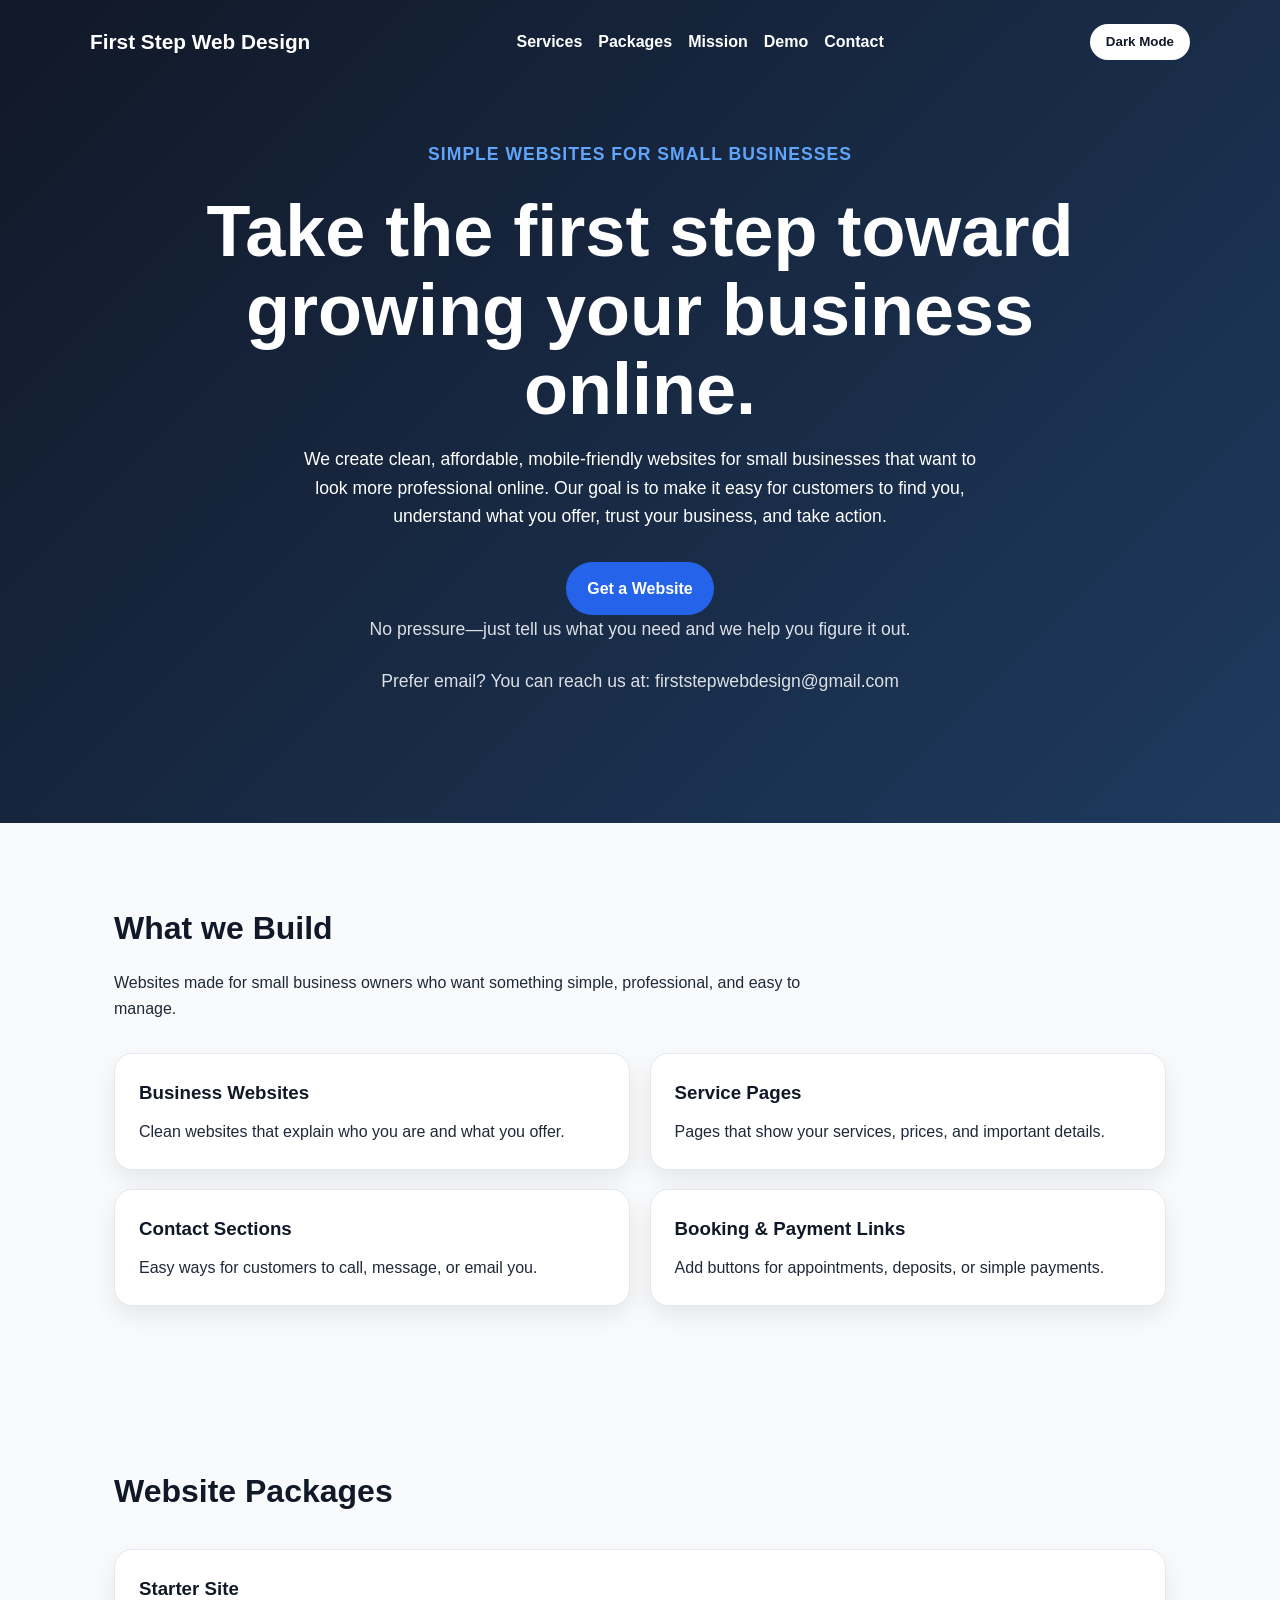
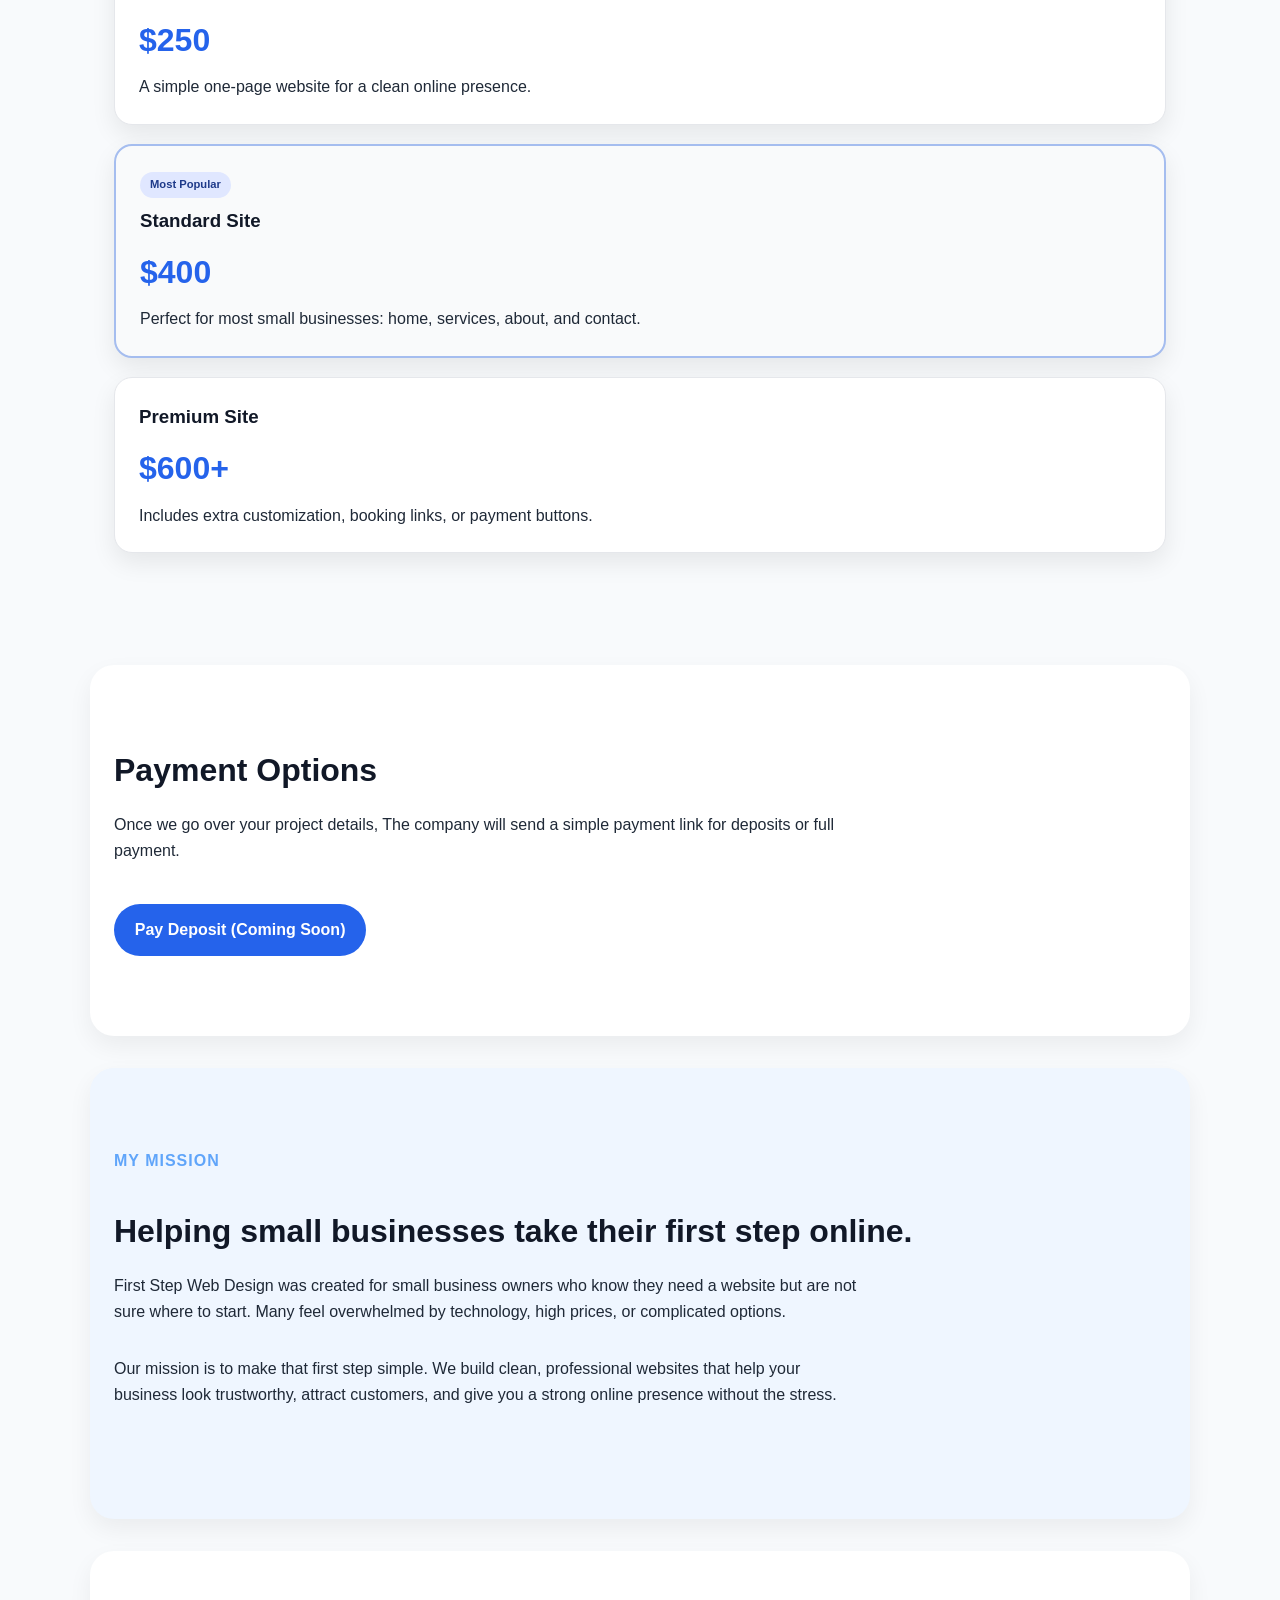
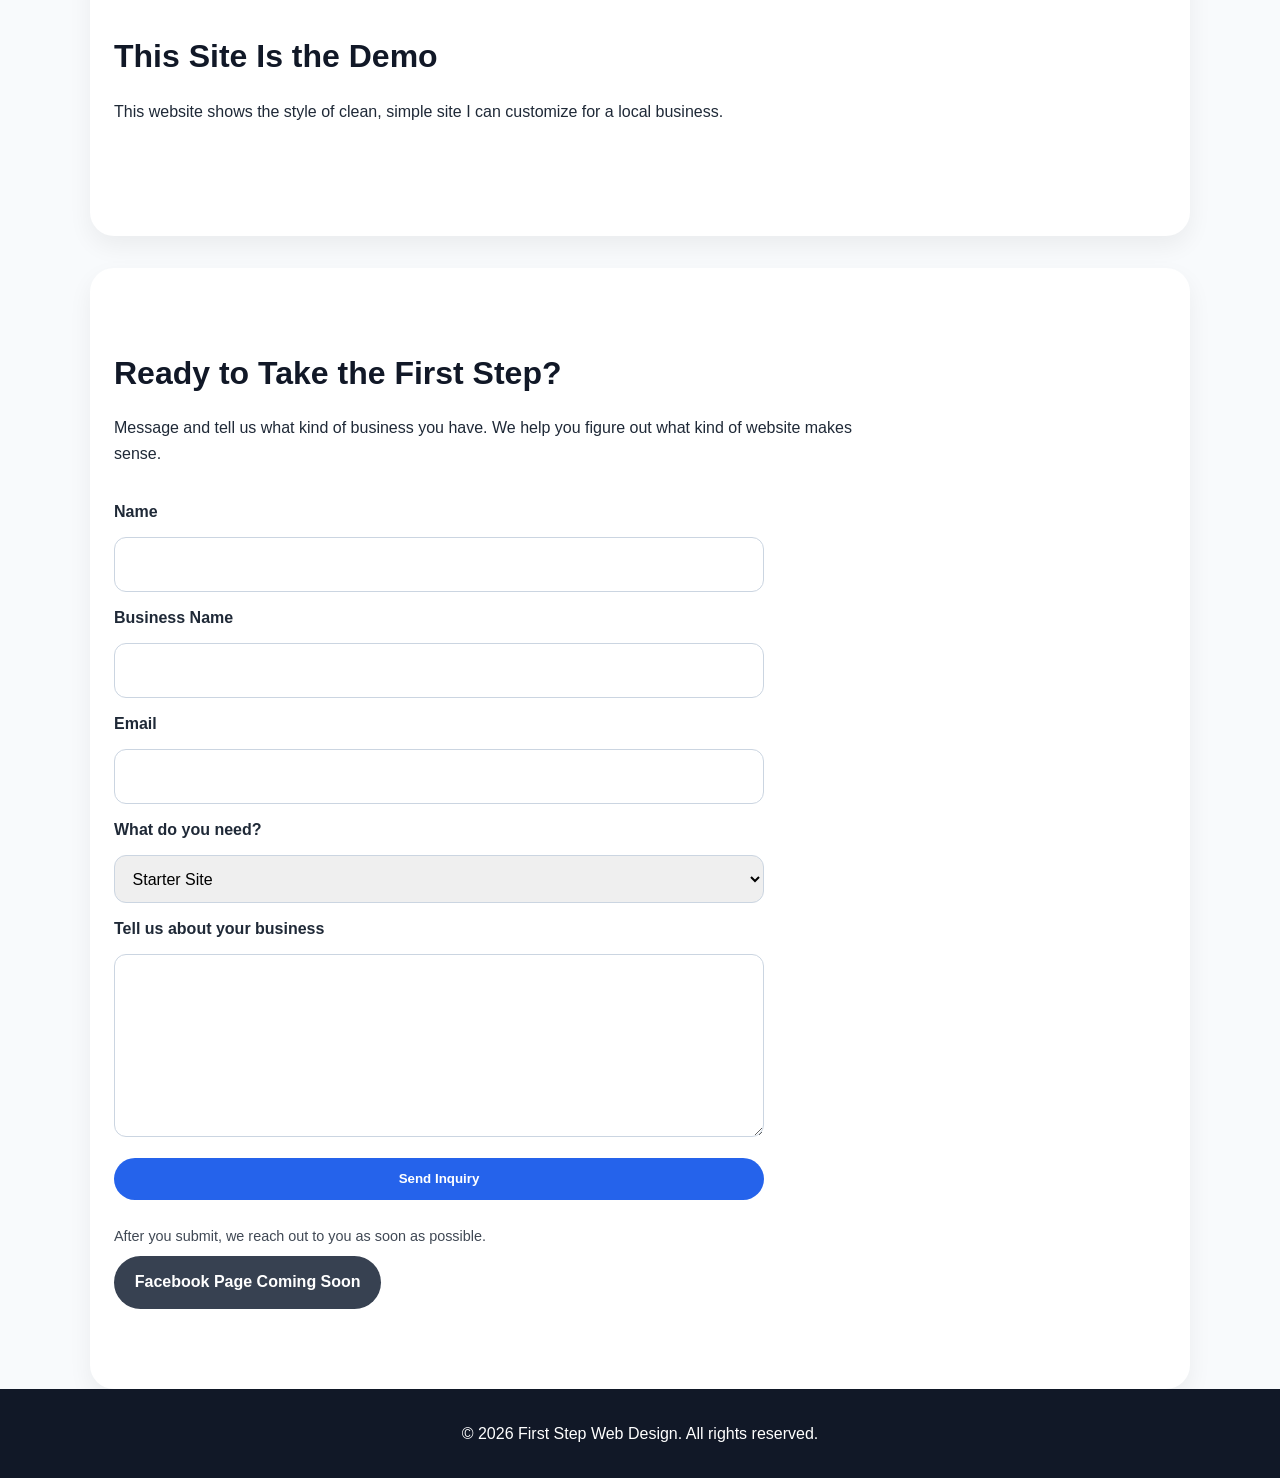
==== index.html @ 11f18579 "Add files via upload changed "I" to "We/Ours"" ====
<!doctype html>
<html lang="en">
  <head>
    <meta charset="UTF-8" />
    <meta name="viewport" content="width=device-width, initial-scale=1.0" />
    <meta
      name="description"
      content="First Step Web Design builds simple, affordable websites for small businesses."
    />
    <title>First Step Web Design</title>

    <link rel="stylesheet" href="style.css" />
  </head>

  <body>
    <header>
      <nav>
        <h1>First Step Web Design</h1>

        <ul>
          <li><a href="#services">Services</a></li>
          <li><a href="#packages">Packages</a></li>
          <li><a href="#mission">Mission</a></li>
          <li><a href="#demo">Demo</a></li>
          <li><a href="#contact">Contact</a></li>
        </ul>
        <button id="theme-toggle" class="theme-toggle">Dark Mode</button>
      </nav>

      <section class="hero">
        <p class="eyebrow">Simple websites for small businesses</p>
        <h2>Take the first step toward growing your business online.</h2>
        <p>
          We create clean, affordable, mobile-friendly websites for small
          businesses that want to look more professional online. Our goal is to
          make it easy for customers to find you, understand what you offer,
          trust your business, and take action.
        </p>

        <a href="#contact" class="btn">Get a Website</a>
        <p class="small-note">
          No pressure—just tell us what you need and we help you figure it out.
        </p>
        <p class="small-note">
          Prefer email? You can reach us at: firststepwebdesign@gmail.com
        </p>
      </section>
    </header>

    <main>
      <section id="services" class="section">
        <h2>What we Build</h2>
        <p>
          Websites made for small business owners who want something simple,
          professional, and easy to manage.
        </p>

        <div class="cards">
          <article class="card">
            <h3>Business Websites</h3>
            <p>Clean websites that explain who you are and what you offer.</p>
          </article>

          <article class="card">
            <h3>Service Pages</h3>
            <p>Pages that show your services, prices, and important details.</p>
          </article>

          <article class="card">
            <h3>Contact Sections</h3>
            <p>Easy ways for customers to call, message, or email you.</p>
          </article>

          <article class="card">
            <h3>Booking & Payment Links</h3>
            <p>Add buttons for appointments, deposits, or simple payments.</p>
          </article>
        </div>
      </section>

      <section id="packages" class="section">
        <h2>Website Packages</h2>

        <div class="cards">
          <article class="card">
            <h3>Starter Site</h3>
            <p class="price">$250</p>
            <p>A simple one-page website for a clean online presence.</p>
          </article>

          <article class="card featured">
            <p class="badge">Most Popular</p>
            <h3>Standard Site</h3>
            <p class="price">$400</p>
            <p>
              Perfect for most small businesses: home, services, about, and
              contact.
            </p>
          </article>

          <article class="card">
            <h3>Premium Site</h3>
            <p class="price">$600+</p>
            <p>
              Includes extra customization, booking links, or payment buttons.
            </p>
          </article>
        </div>
      </section>
      <section class="section payment">
        <h2>Payment Options</h2>
        <p>
          Once we go over your project details, The company will send a simple
          payment link for deposits or full payment.
        </p>

        <a href="#" class="btn">Pay Deposit (Coming Soon)</a>
      </section>
      <section id="mission" class="section mission">
        <p class="eyebrow">My Mission</p>
        <h2>Helping small businesses take their first step online.</h2>
        <p>
          First Step Web Design was created for small business owners who know
          they need a website but are not sure where to start. Many feel
          overwhelmed by technology, high prices, or complicated options.
        </p>

        <p>
          Our mission is to make that first step simple. We build clean,
          professional websites that help your business look trustworthy,
          attract customers, and give you a strong online presence without the
          stress.
        </p>
      </section>
      <section id="demo" class="section demo">
        <h2>This Site Is the Demo</h2>
        <p>
          This website shows the style of clean, simple site I can customize for
          a local business.
        </p>
      </section>

      <section id="contact" class="section contact">
        <h2>Ready to Take the First Step?</h2>
        <p>
          Message and tell us what kind of business you have. We help you figure
          out what kind of website makes sense.
        </p>

        <form
          name="client-inquiry"
          method="POST"
          data-netlify="true"
          netlify-honeypot="bot-field"
          class="contact-form"
        >
          <input type="hidden" name="form-name" value="client-inquiry" />
          <input type="hidden" name="bot-field" />

          <label for="name">Name</label>
          <input type="text" id="name" name="name" required />

          <label for="business">Business Name</label>
          <input type="text" id="business" name="business" />

          <label for="email">Email</label>
          <input type="email" id="email" name="email" required />

          <label for="service">What do you need?</label>
          <select id="service" name="service">
            <option>Starter Site</option>
            <option>Standard Site</option>
            <option>Premium Site</option>
            <option>Website update/maintenance</option>
            <option>Not sure yet</option>
          </select>

          <label for="message">Tell us about your business</label>
          <textarea id="message" name="message" rows="6" required></textarea>

          <button type="submit" class="btn">Send Inquiry</button>
          <p class="form-note">
            After you submit, we reach out to you as soon as possible.
          </p>
        </form>
        <a href="#" class="btn secondary">Facebook Page Coming Soon</a>
      </section>
    </main>

    <footer>
      <p>&copy; 2026 First Step Web Design. All rights reserved.</p>
    </footer>
    <script src="script.js"></script>
  </body>
</html>
---- style.css ----
* {
  box-sizing: border-box;
  margin: 0;
  padding: 0;
}

html {
  scroll-behavior: smooth;
}

body {
  font-family: Arial, sans-serif;
  line-height: 1.6;
  color: #1f2937;
  background: #f8fafc;
}

header {
  background: linear-gradient(135deg, #111827, #1e3a5f);
  color: white;
  padding: 1.5rem;
}

nav {
  max-width: 1100px;
  margin: 0 auto;
  display: flex;
  justify-content: space-between;
  align-items: center;
  gap: 1rem;
}

nav h1 {
  font-size: 1.3rem;
}

nav ul {
  list-style: none;
  display: flex;
  gap: 1rem;
  flex-wrap: wrap;
}

nav a {
  color: white;
  text-decoration: none;
  font-weight: bold;
}

nav a:hover {
  color: #93c5fd;
}

.hero {
  max-width: 900px;
  margin: 0 auto;
  padding: 5rem 0;
  text-align: center;
}

.eyebrow {
  color: #60a5fa;
  font-weight: bold;
  text-transform: uppercase;
  letter-spacing: 1px;
  margin-bottom: 0.75rem;
}

.hero h2 {
  font-size: clamp(2.2rem, 6vw, 4.5rem);
  line-height: 1.1;
  margin-bottom: 1rem;
}

.hero p {
  max-width: 700px;
  margin: 0 auto 1.5rem;
  font-size: 1.1rem;
}

.btn {
  display: inline-block;
  background: #2563eb;
  color: white;
  padding: 0.85rem 1.3rem;
  border-radius: 999px;
  text-decoration: none;
  font-weight: bold;
  border: none;
  cursor: pointer;
  margin-top: 0.5rem;
  transition: all 0.2s ease;
}

.btn:hover {
  background: #1d4ed8;
  transform: translateY(-2px);
  box-shadow: 0 8px 20px rgba(0, 0, 0, 0.15);
}

.secondary {
  background: #374151;
}

.secondary:hover {
  background: #111827;
}

.small-note,
.form-note {
  font-size: 0.9rem;
  opacity: 0.85;
  margin-top: 0.75rem;
}

.section {
  max-width: 1100px;
  margin: 0 auto;
  padding: 5rem 1.5rem;
}

.section h2 {
  font-size: 2rem;
  margin-bottom: 1rem;
  color: #111827;
}

.section > p {
  max-width: 750px;
  margin-bottom: 2rem;
}

.cards {
  display: grid;
  grid-template-columns: repeat(2, 1fr);
  gap: 1.2rem;
  margin-top: 2rem;
}

.card {
  background: white;
  padding: 1.5rem;
  border-radius: 18px;
  box-shadow: 0 10px 25px rgba(0, 0, 0, 0.08);
  border: 1px solid #e5e7eb;
  transition: all 0.2s ease;
}

.card:hover {
  transform: translateY(-4px);
  box-shadow: 0 12px 30px rgba(0, 0, 0, 0.12);
}

.card h3 {
  margin-bottom: 0.7rem;
  color: #111827;
}

.price {
  font-size: 2rem;
  font-weight: bold;
  color: #2563eb;
  margin-bottom: 0.5rem;
}

.featured {
  border: 2px solid #a5bdef;
  background: #f9fafb;
}

#packages .cards {
  display: flex;
  flex-direction: column;
  gap: 1.2rem;
}

#packages .card {
  width: 100%;
  text-align: left;
}

.payment,
.demo,
.mission,
.contact {
  background: white;
  border-radius: 24px;
  margin-top: 2rem;
  box-shadow: 0 10px 25px rgba(0, 0, 0, 0.06);
}

.mission {
  background: #eff6ff;
}

.contact-form {
  display: grid;
  gap: 0.8rem;
  margin-top: 2rem;
  max-width: 650px;
}

label {
  font-weight: bold;
}

input,
select,
textarea {
  width: 100%;
  padding: 0.85rem;
  border: 1px solid #cbd5e1;
  border-radius: 12px;
  font: inherit;
}

input:focus,
select:focus,
textarea:focus {
  outline: 2px solid #93c5fd;
  border-color: #2563eb;
}

footer {
  text-align: center;
  padding: 2rem 1rem;
  background: #111827;
  color: white;
}

@media (max-width: 800px) {
  nav {
    flex-direction: column;
    align-items: flex-start;
  }

  nav ul {
    gap: 0.75rem;
  }

  .hero {
    padding: 3.5rem 0;
  }

  .cards {
    grid-template-columns: 1fr;
  }
}

.badge {
  display: inline-block;
  background: #2563eb;
  color: white;
  font-size: 0.7rem;
  padding: 4px 10px;
  border-radius: 999px;
  margin-bottom: 0.5rem;
  font-weight: bold;
}
.badge {
  background: #e0e7ff;
  color: #1e3a8a;
}

.theme-toggle {
  background: white;
  color: #111827;
  border: none;
  padding: 0.65rem 1rem;
  border-radius: 999px;
  font-weight: bold;
  cursor: pointer;
}

.theme-toggle:hover {
  background: #e5e7eb;
}

/* DARK THEME */
.dark-theme {
  background: #0f172a;
  color: #e5e7eb;
}

.dark-theme header {
  background: linear-gradient(135deg, #020617, #172554);
}

.dark-theme .section h2,
.dark-theme .card h3 {
  color: #f8fafc;
}

.dark-theme .card,
.dark-theme .payment,
.dark-theme .demo,
.dark-theme .contact {
  background: #1e293b;
  border-color: #334155;
}

.dark-theme .mission,
.dark-theme .featured {
  background: #172554;
}

.dark-theme input,
.dark-theme select,
.dark-theme textarea {
  background: #0f172a;
  color: #f8fafc;
  border-color: #475569;
}

.dark-theme footer {
  background: #020617;
}
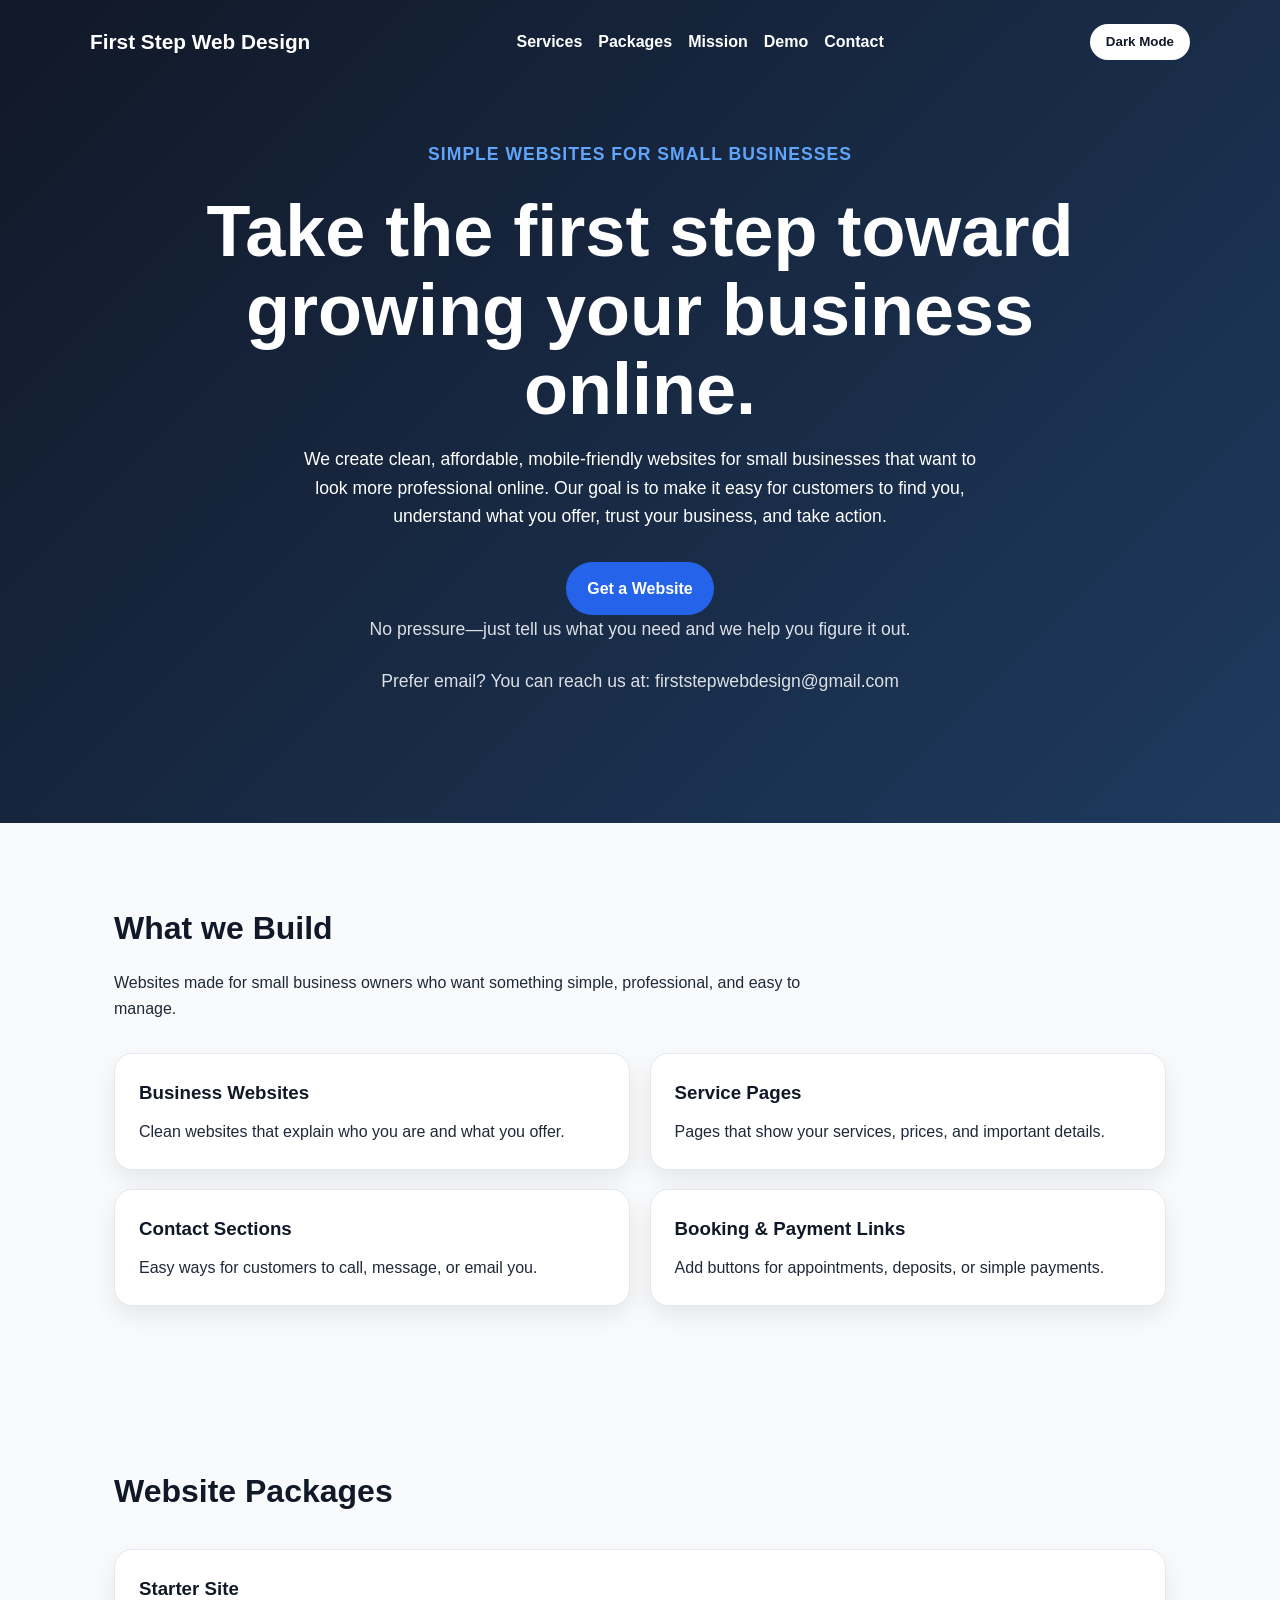
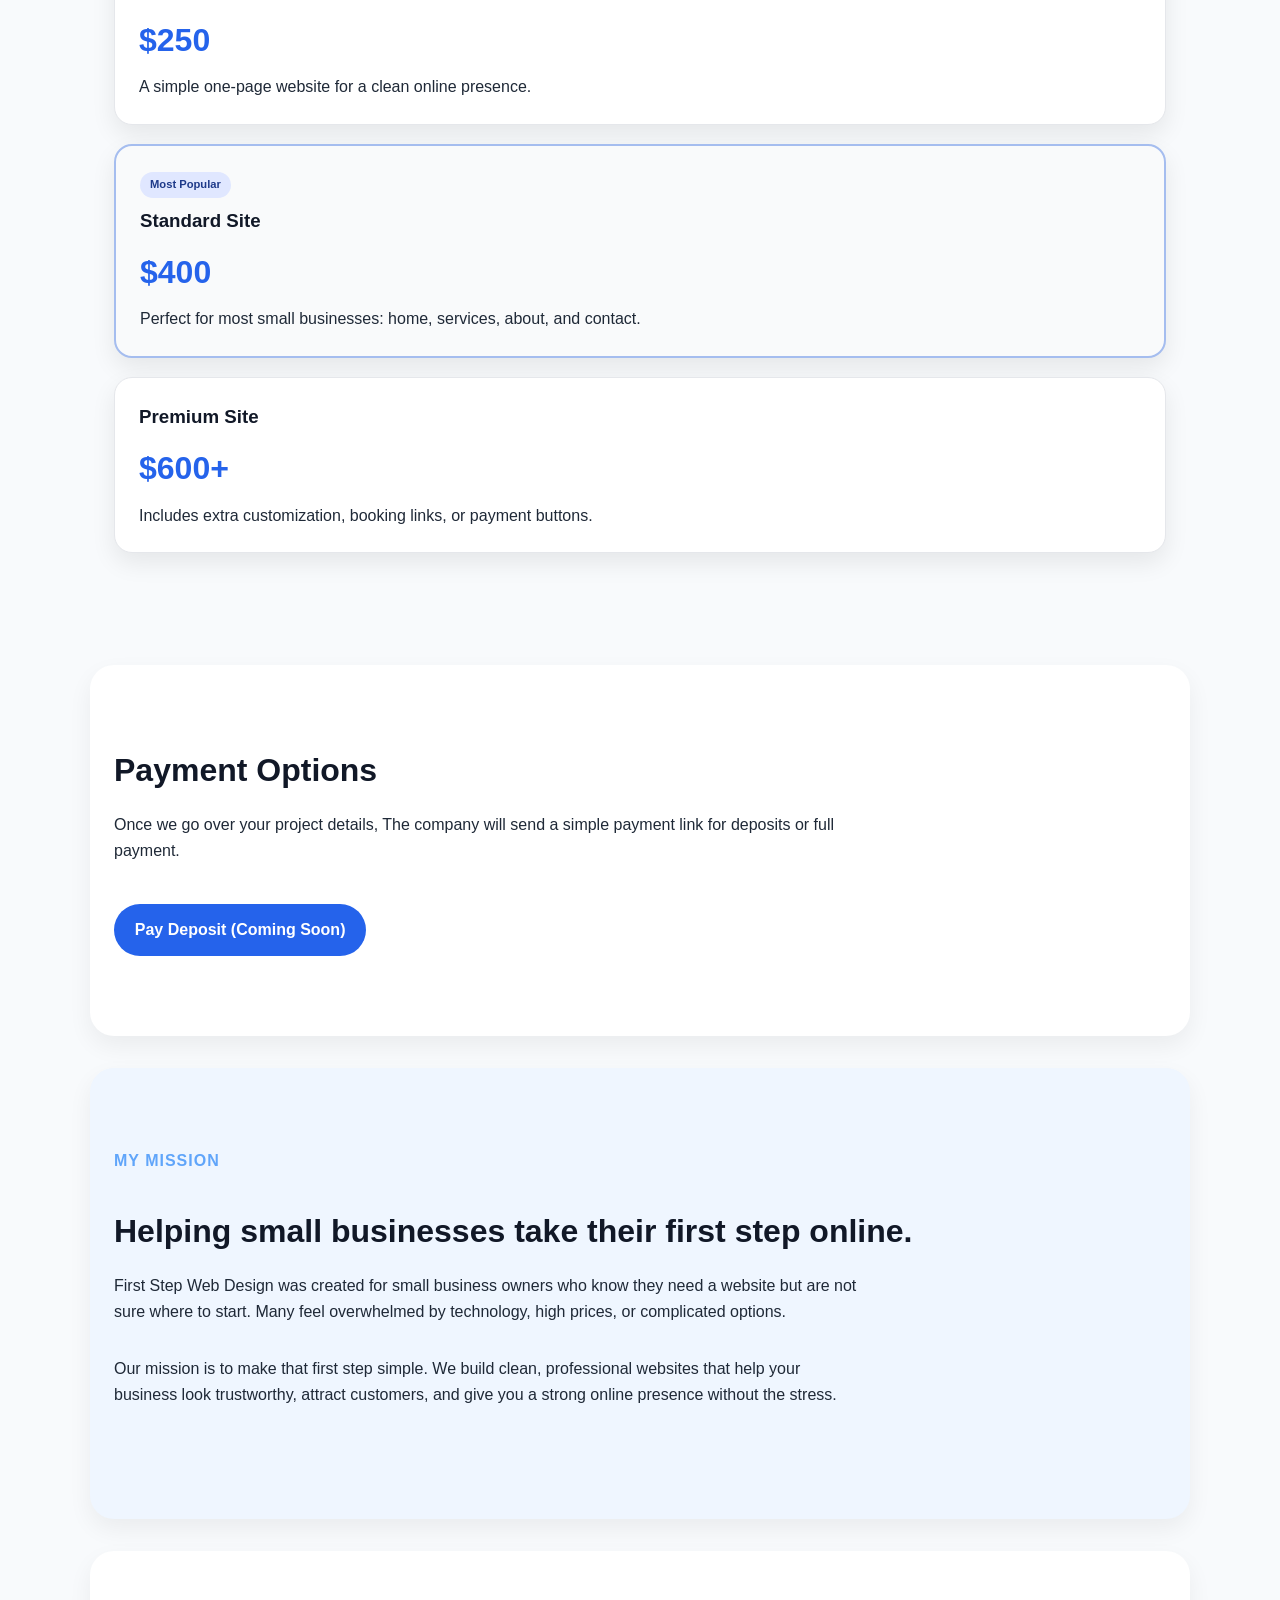
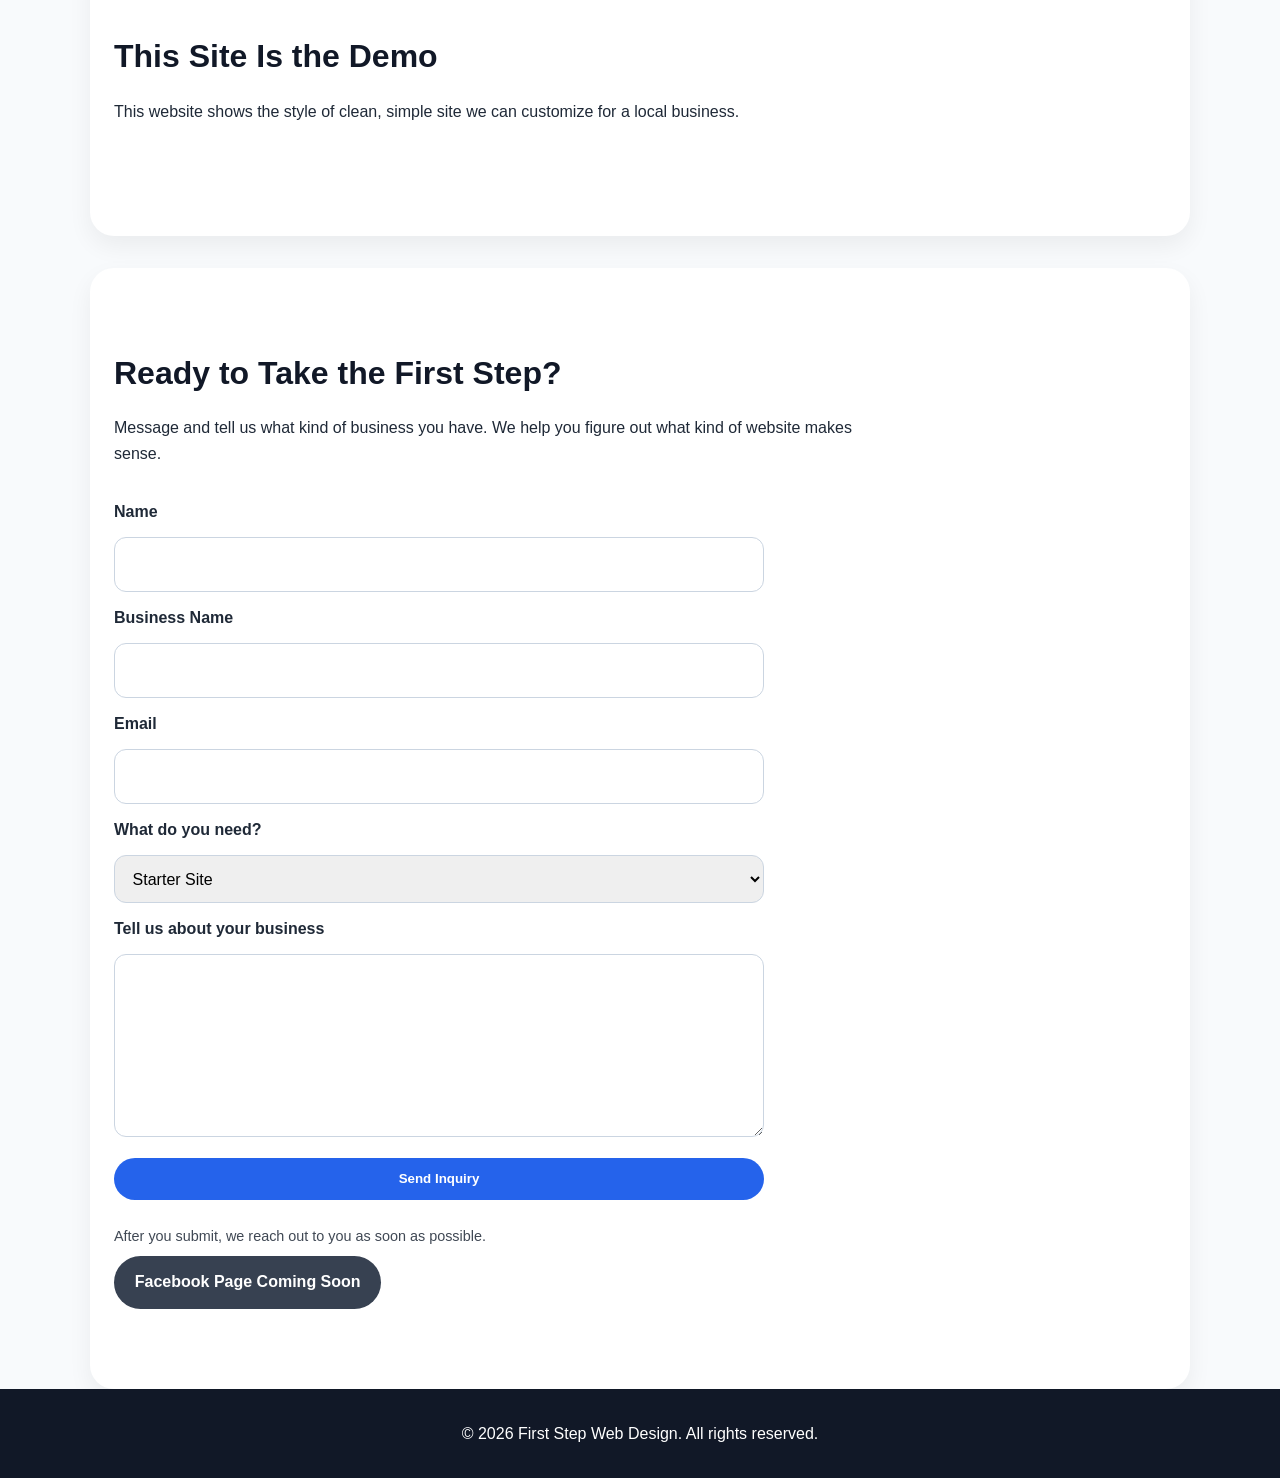
==== commit 917cfdc2: "Add files via upload" ====
--- a/index.html
+++ b/index.html
@@ -135,8 +135,8 @@
       <section id="demo" class="section demo">
         <h2>This Site Is the Demo</h2>
         <p>
-          This website shows the style of clean, simple site I can customize for
-          a local business.
+          This website shows the style of clean, simple site we can customize
+          for a local business.
         </p>
       </section>
 
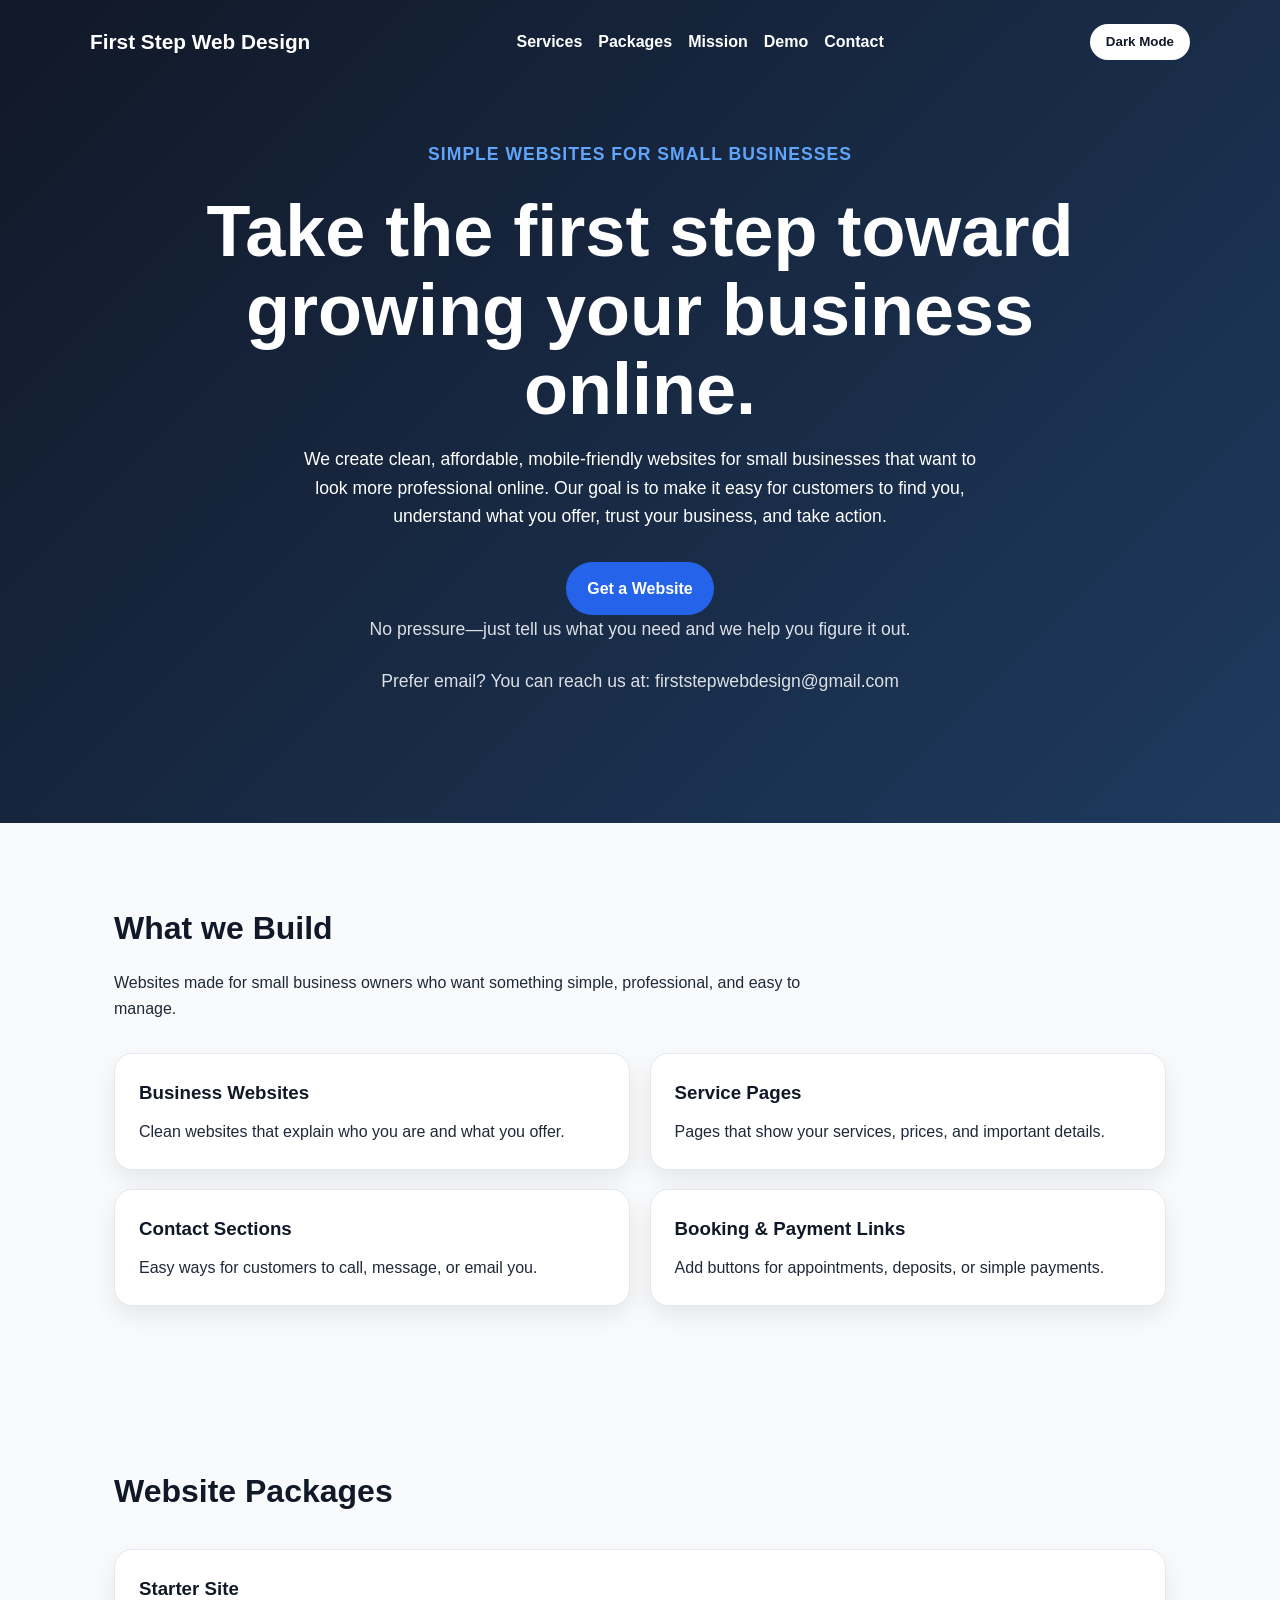
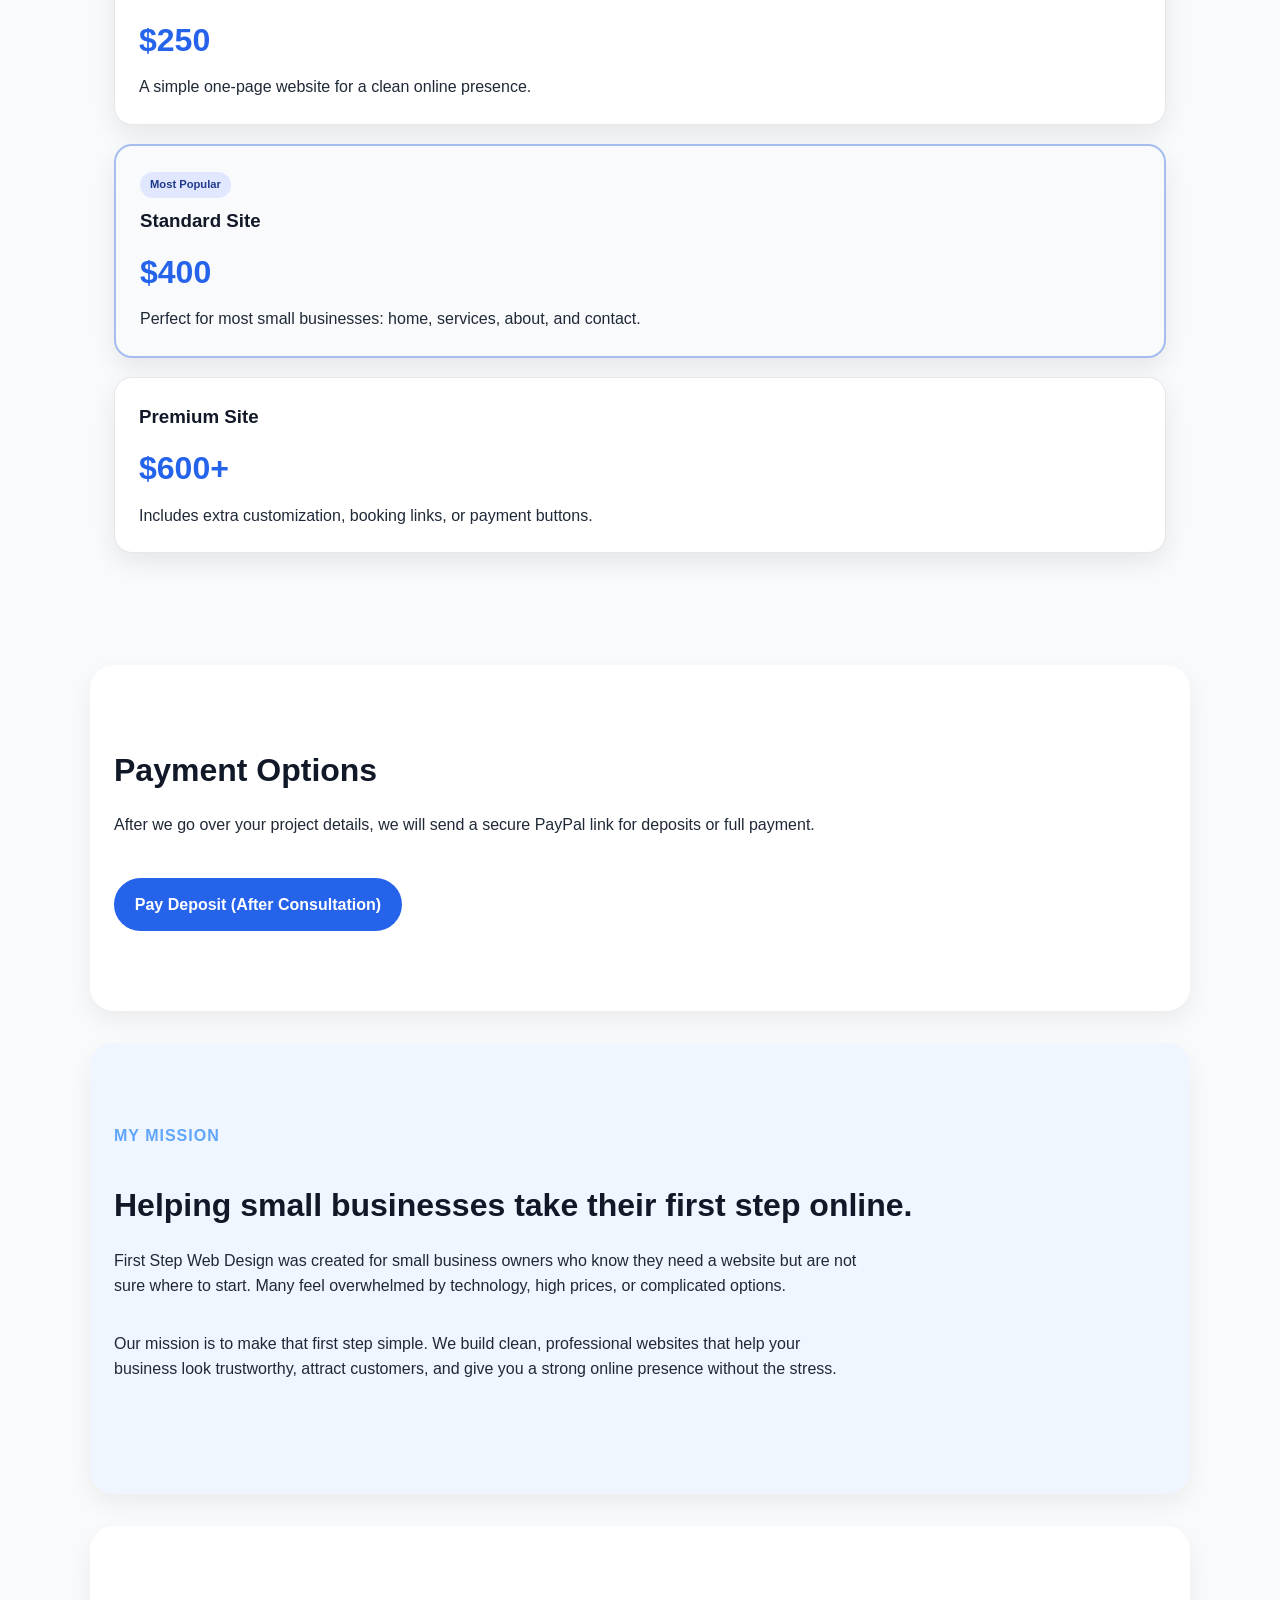
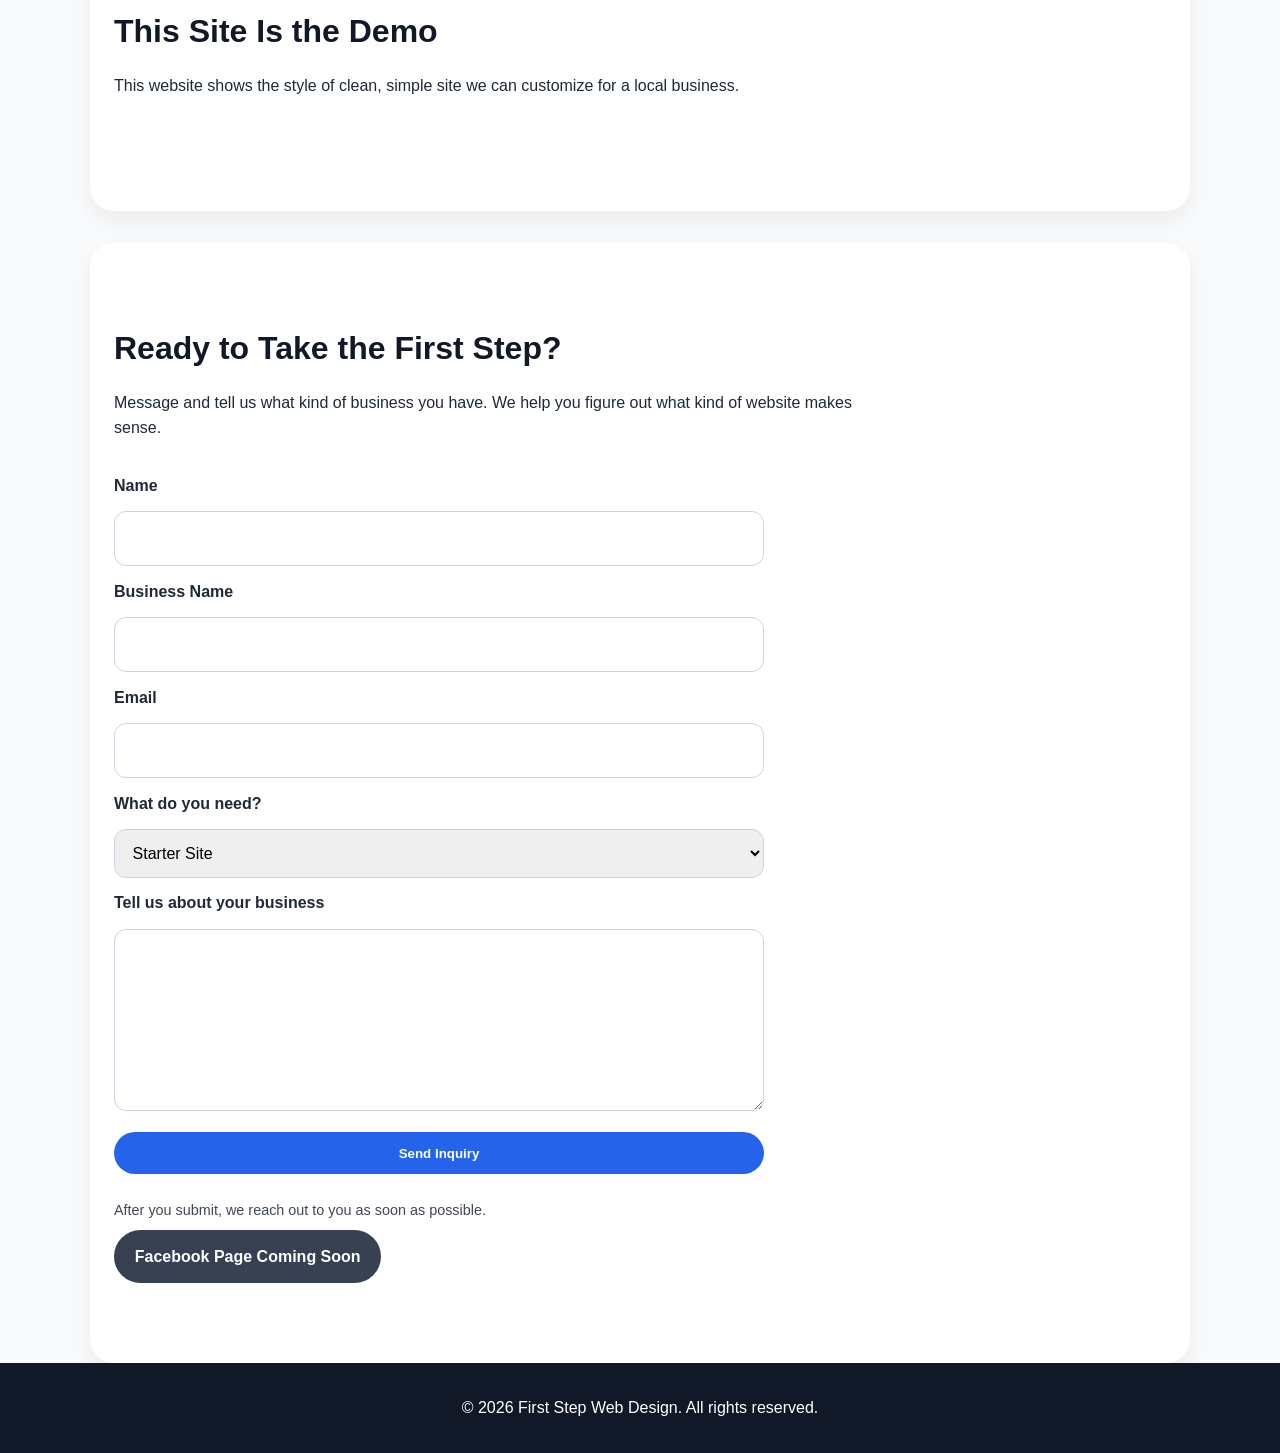
==== commit d5627cd6: "Add files via upload" ====
--- a/index.html
+++ b/index.html
@@ -110,11 +110,11 @@
       <section class="section payment">
         <h2>Payment Options</h2>
         <p>
-          Once we go over your project details, The company will send a simple
-          payment link for deposits or full payment.
-        </p>
-
-        <a href="#" class="btn">Pay Deposit (Coming Soon)</a>
+          After we go over your project details, we will send a secure PayPal
+          link for deposits or full payment.
+        </p>
+
+        <a href="#" class="btn">Pay Deposit (After Consultation)</a>
       </section>
       <section id="mission" class="section mission">
         <p class="eyebrow">My Mission</p>
@@ -152,9 +152,13 @@
           method="POST"
           data-netlify="true"
           netlify-honeypot="bot-field"
+          action="/thank-you.html"
           class="contact-form"
         >
+          <!-- Netlify form name -->
           <input type="hidden" name="form-name" value="client-inquiry" />
+
+          <!-- Spam protection -->
           <input type="hidden" name="bot-field" />
 
           <label for="name">Name</label>
@@ -179,10 +183,12 @@
           <textarea id="message" name="message" rows="6" required></textarea>
 
           <button type="submit" class="btn">Send Inquiry</button>
+
           <p class="form-note">
             After you submit, we reach out to you as soon as possible.
           </p>
         </form>
+
         <a href="#" class="btn secondary">Facebook Page Coming Soon</a>
       </section>
     </main>
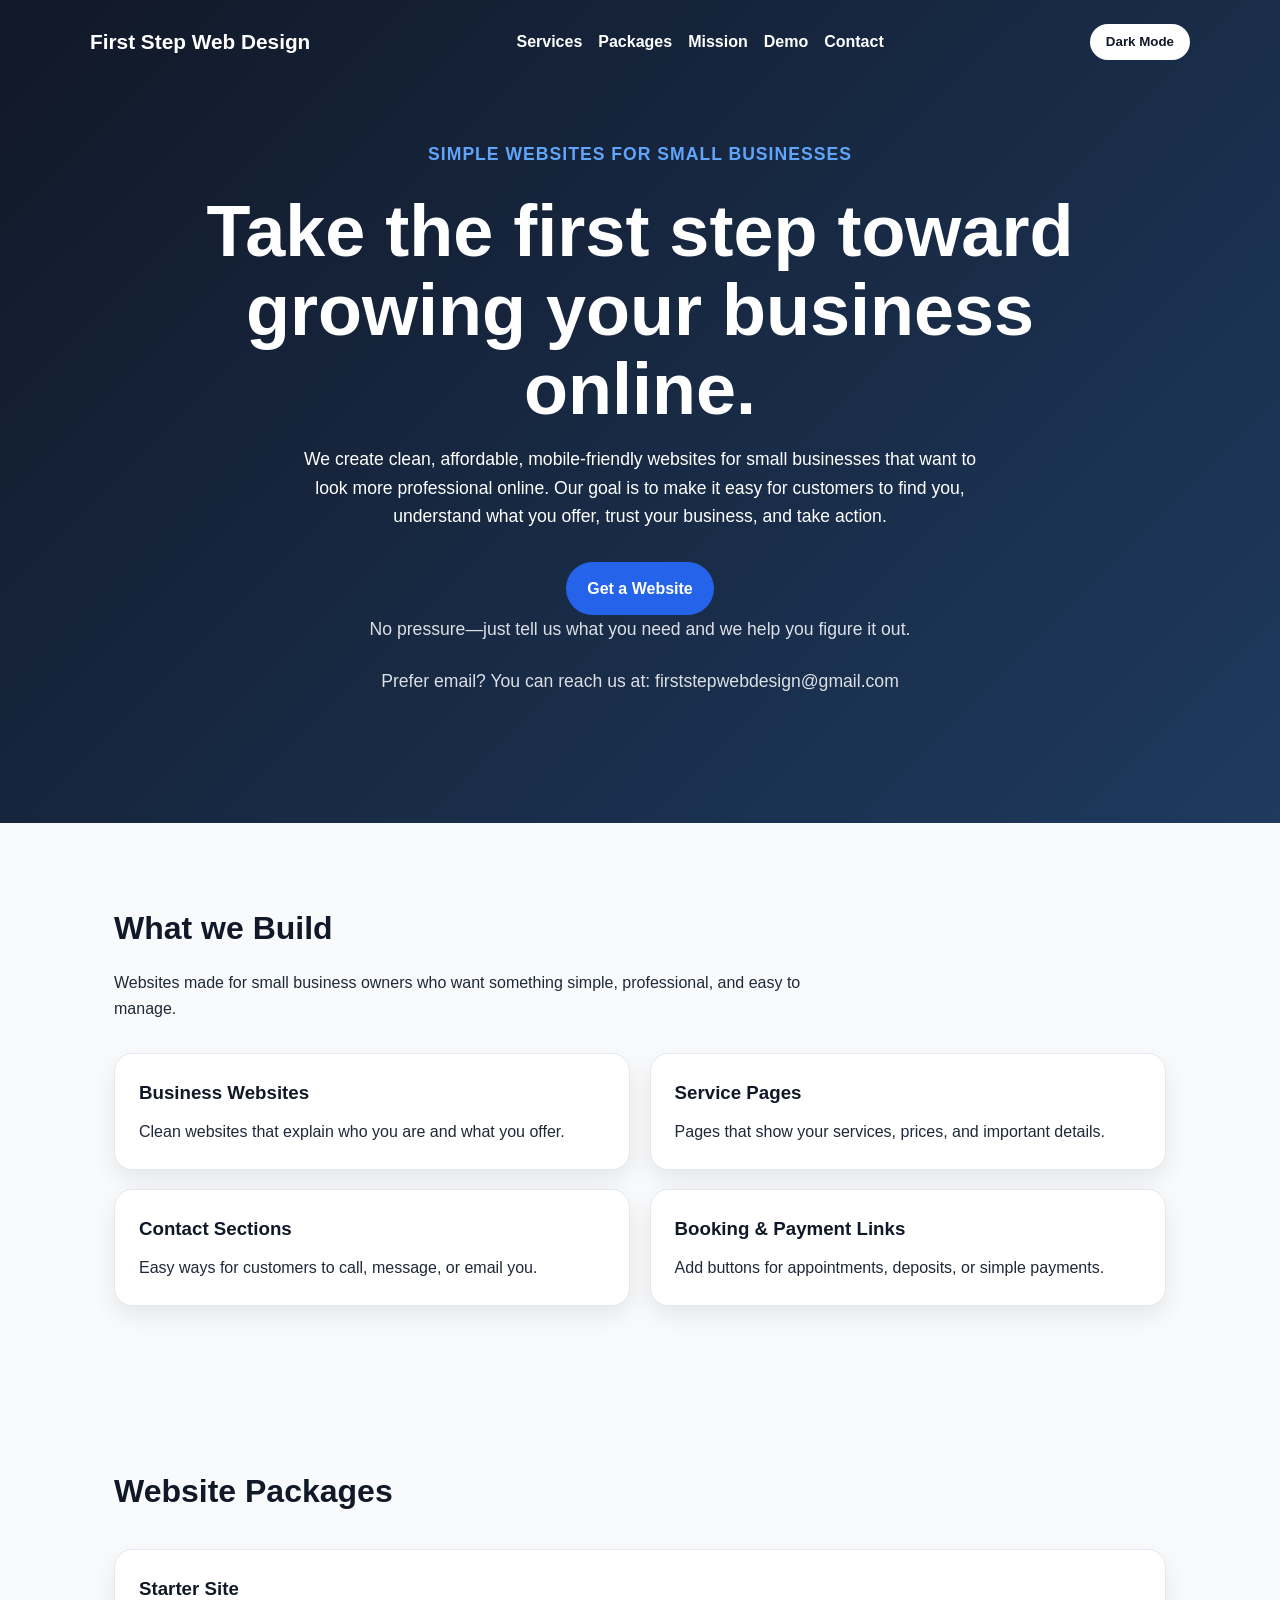
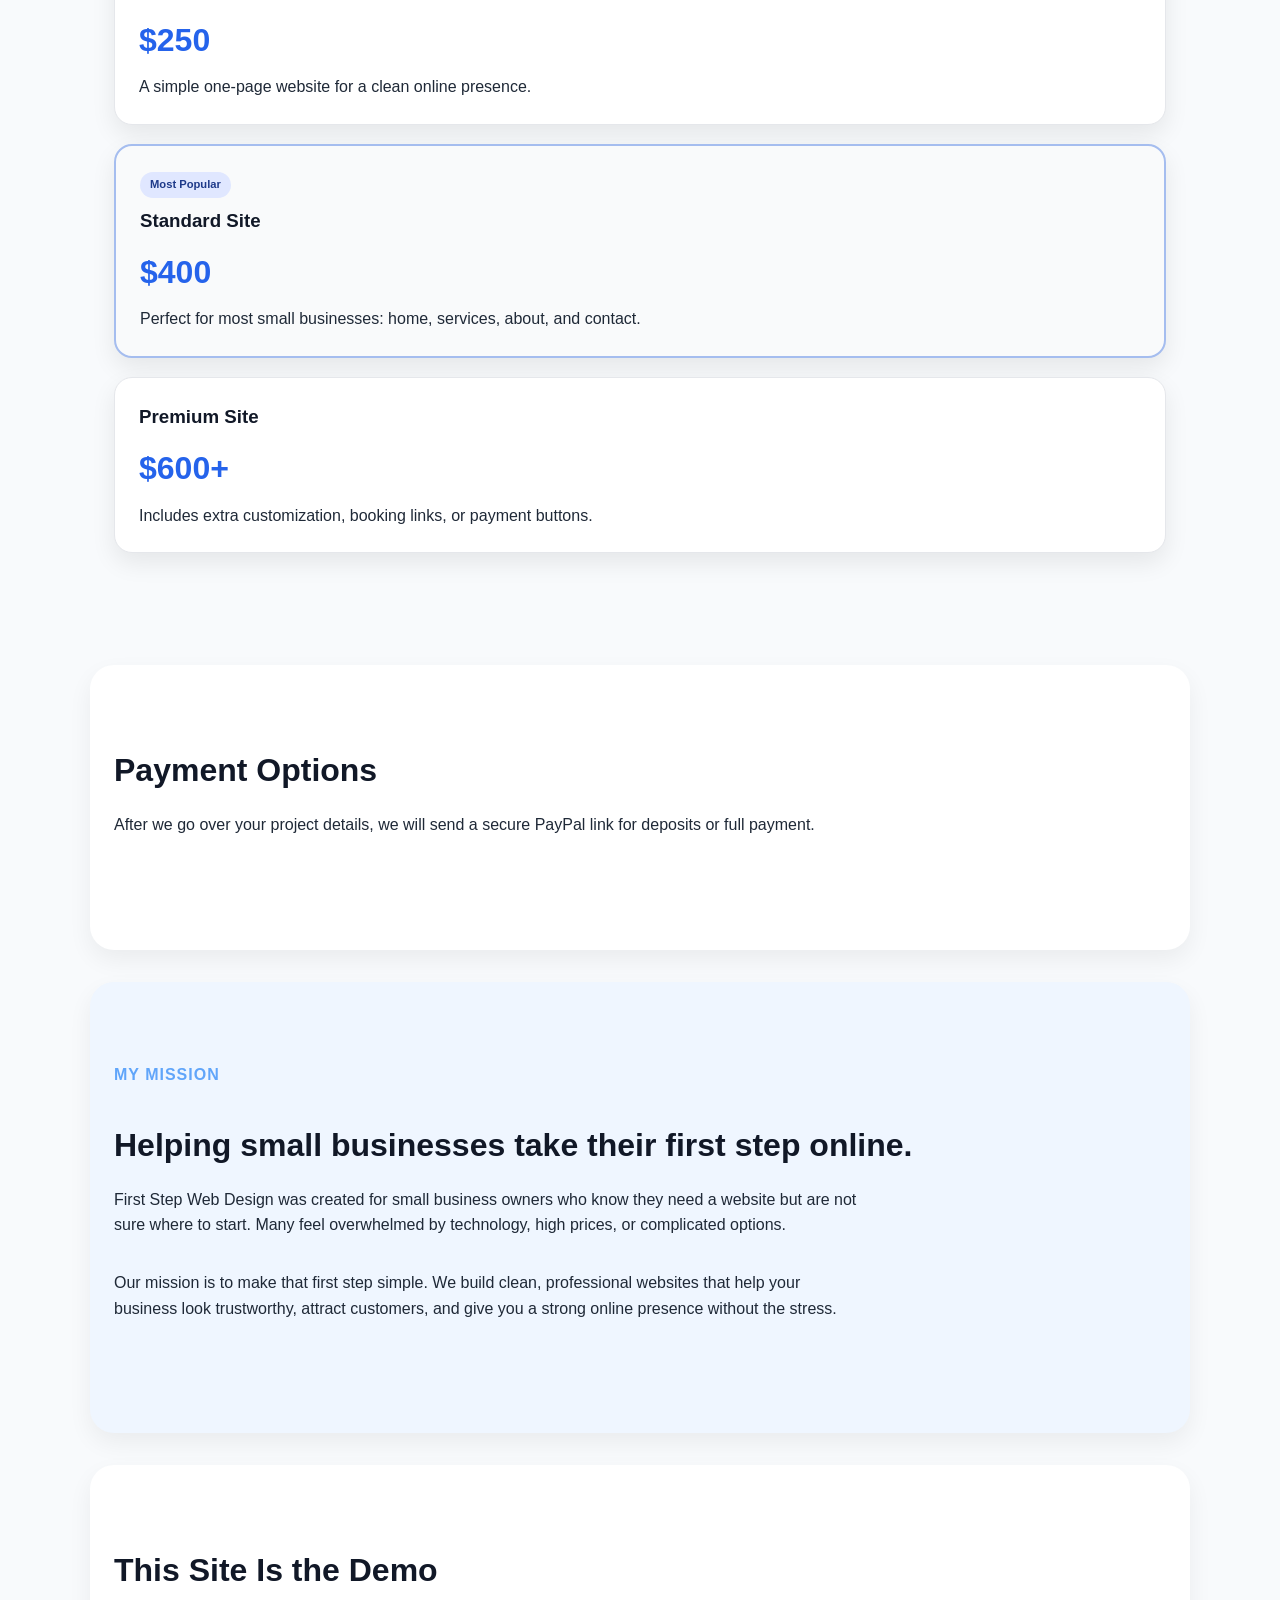
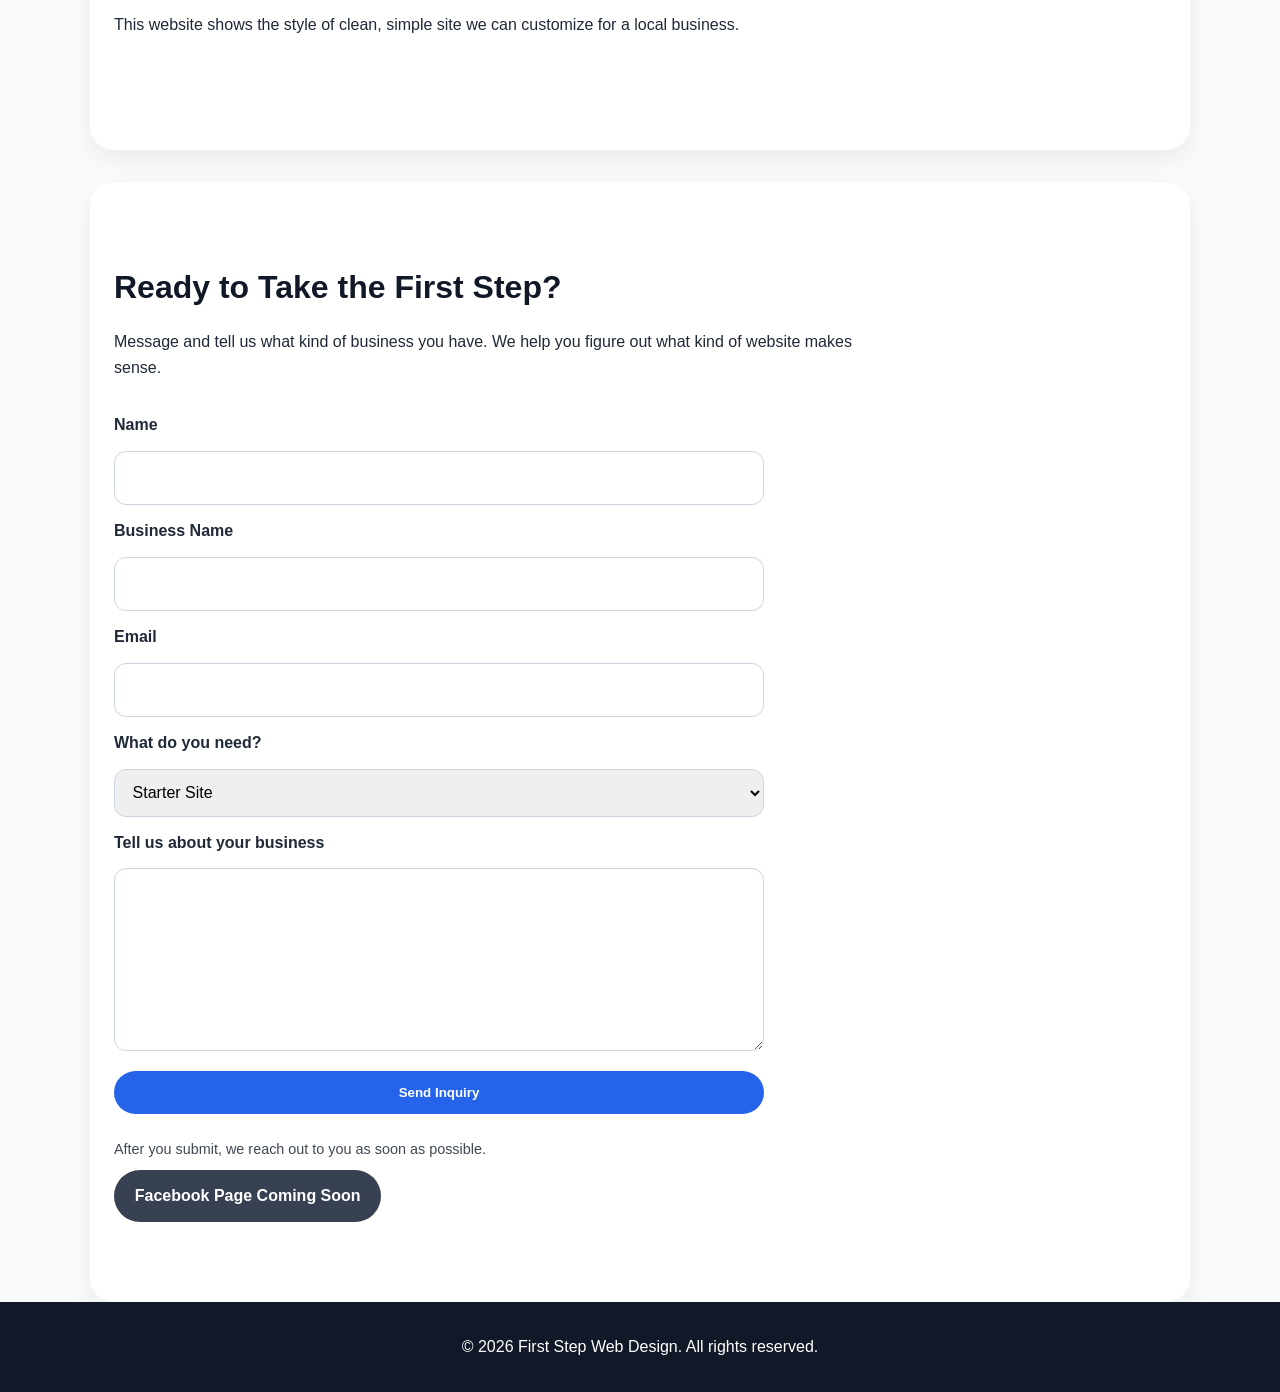
==== commit 8adb945c: "Add files via upload" ====
--- a/index.html
+++ b/index.html
@@ -113,8 +113,6 @@
           After we go over your project details, we will send a secure PayPal
           link for deposits or full payment.
         </p>
-
-        <a href="#" class="btn">Pay Deposit (After Consultation)</a>
       </section>
       <section id="mission" class="section mission">
         <p class="eyebrow">My Mission</p>
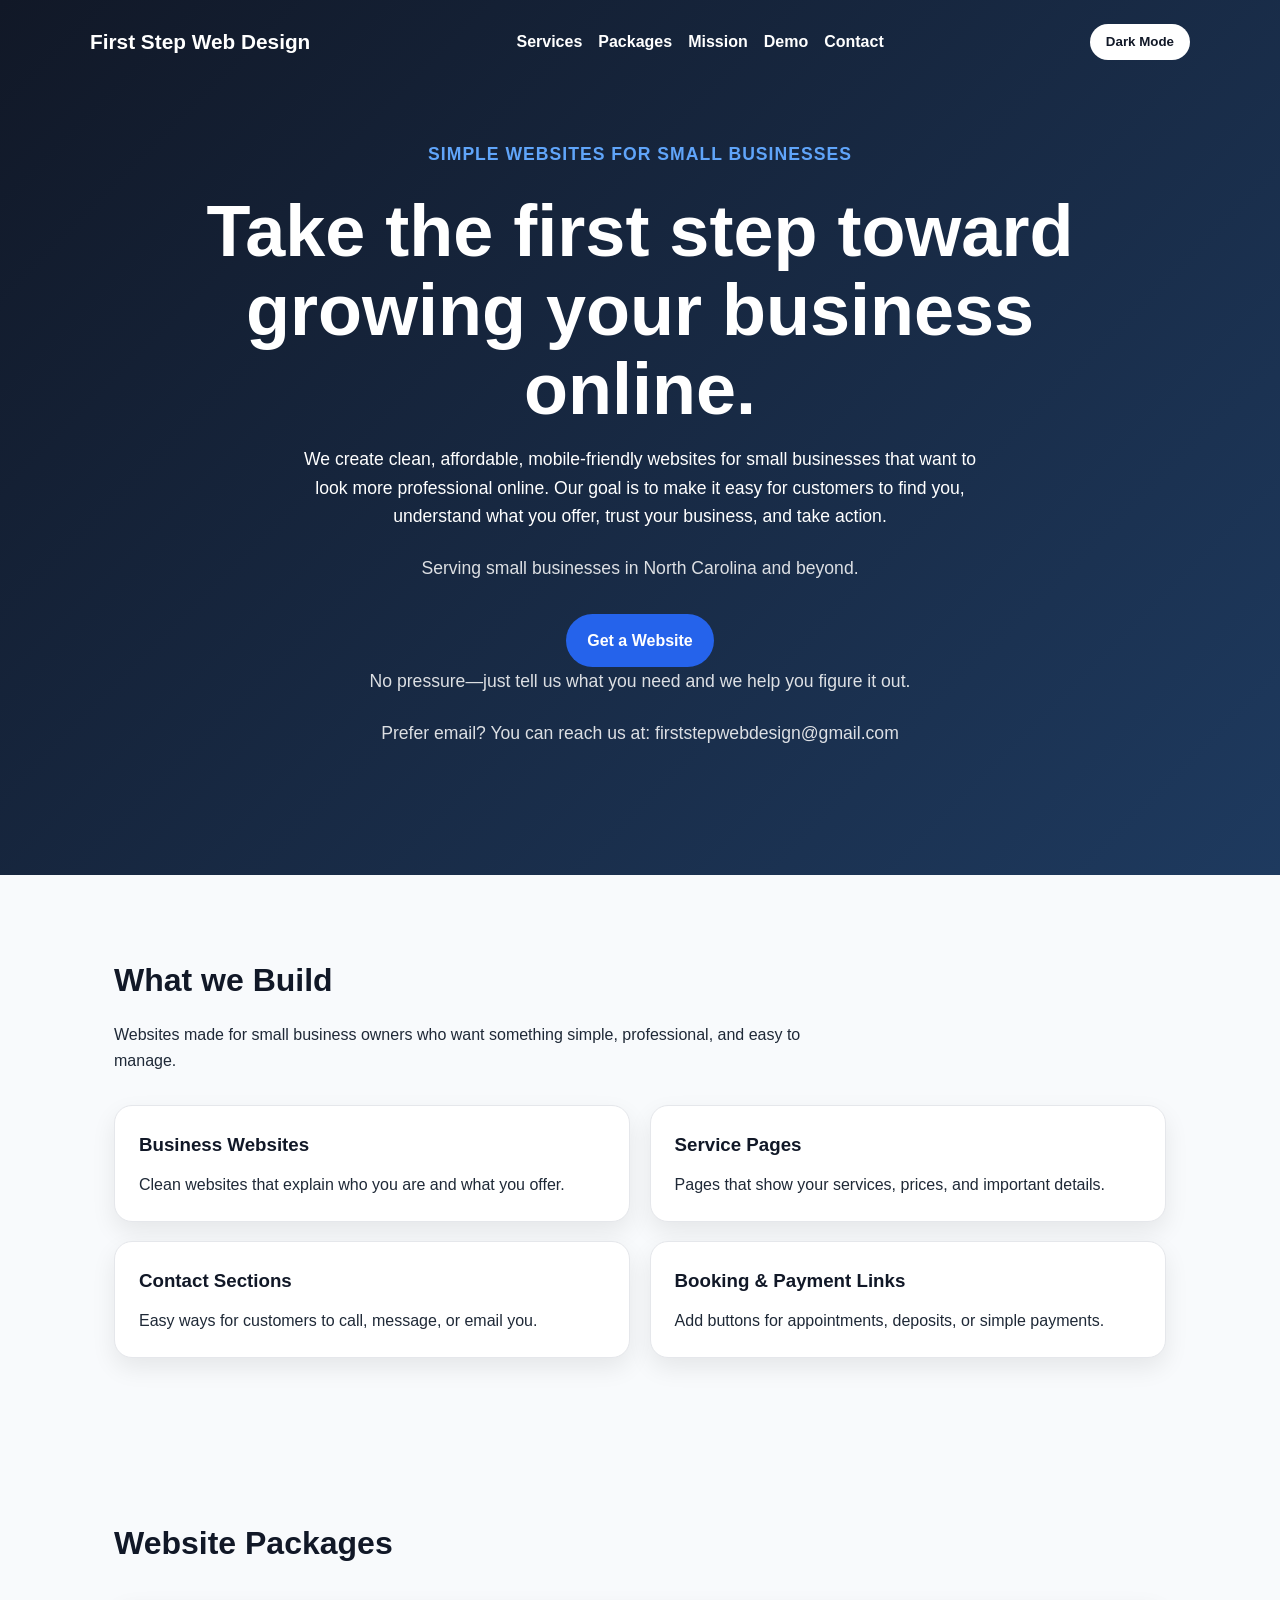
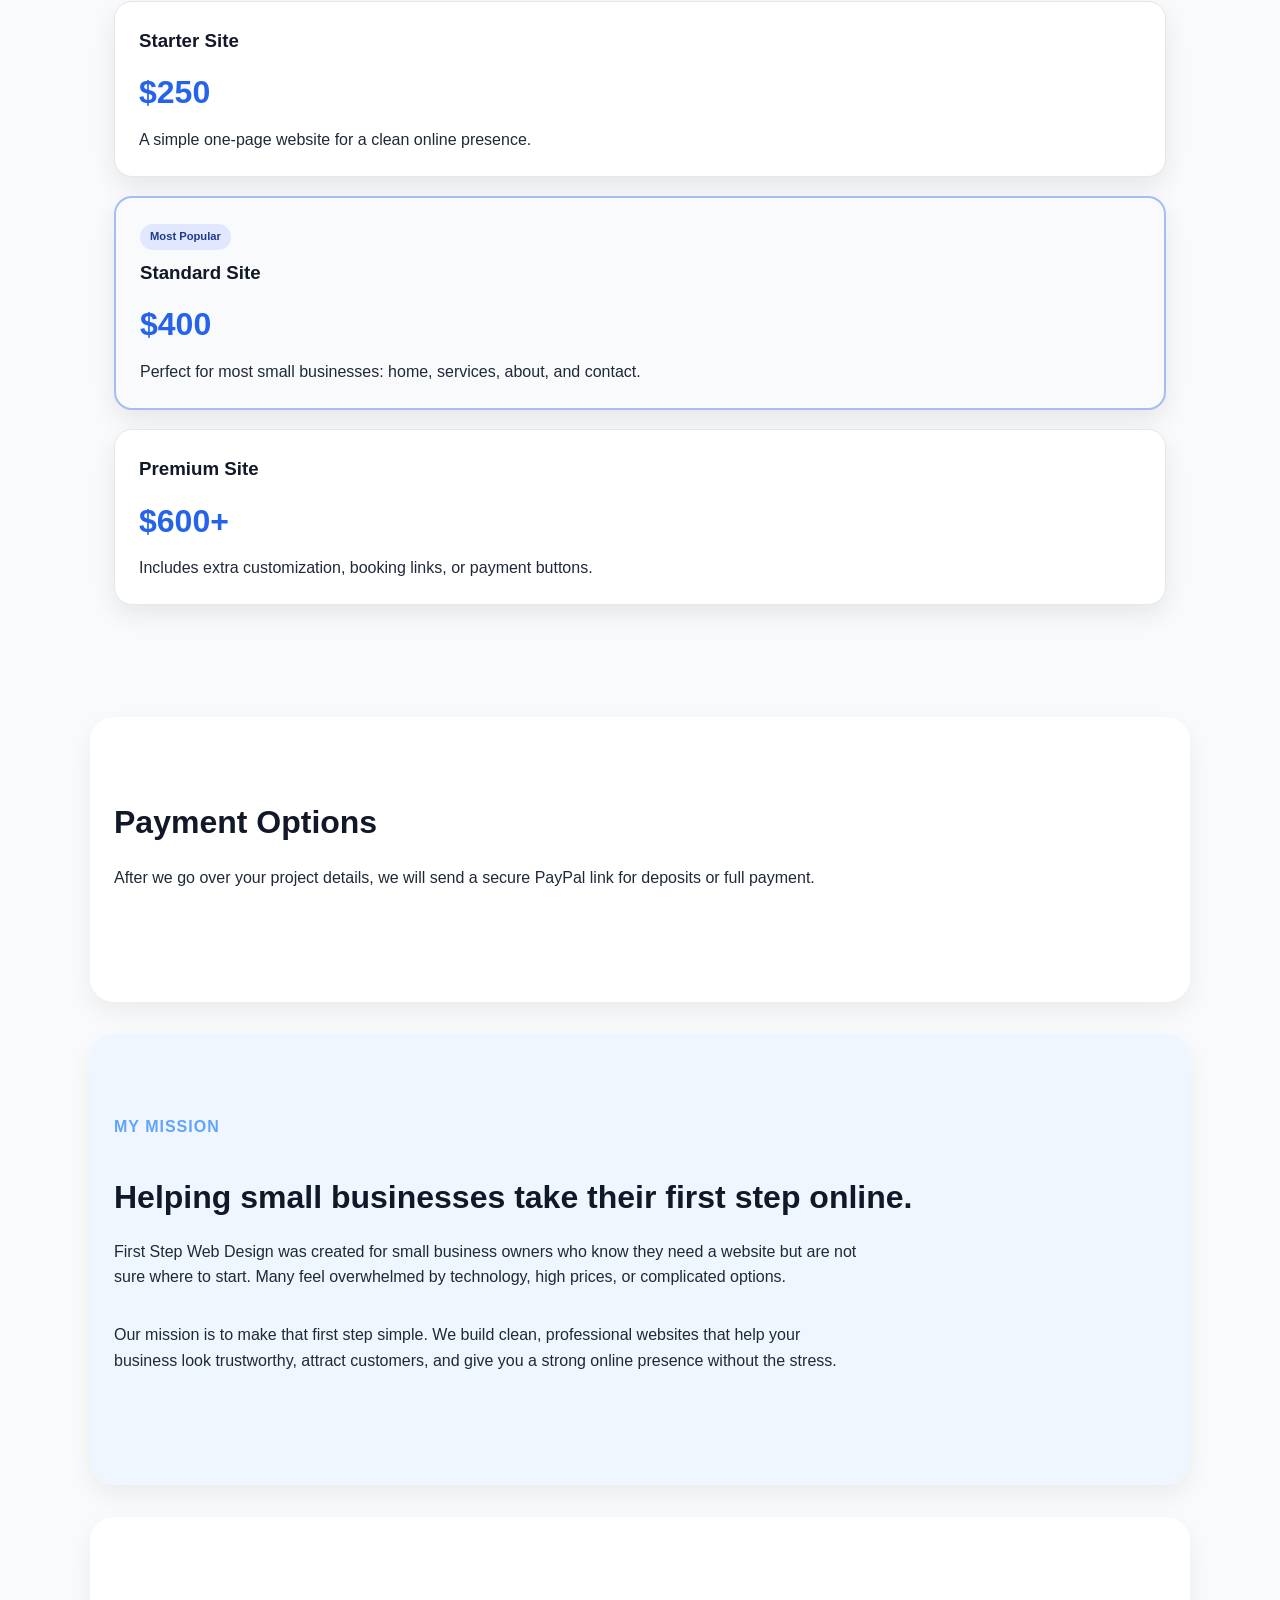
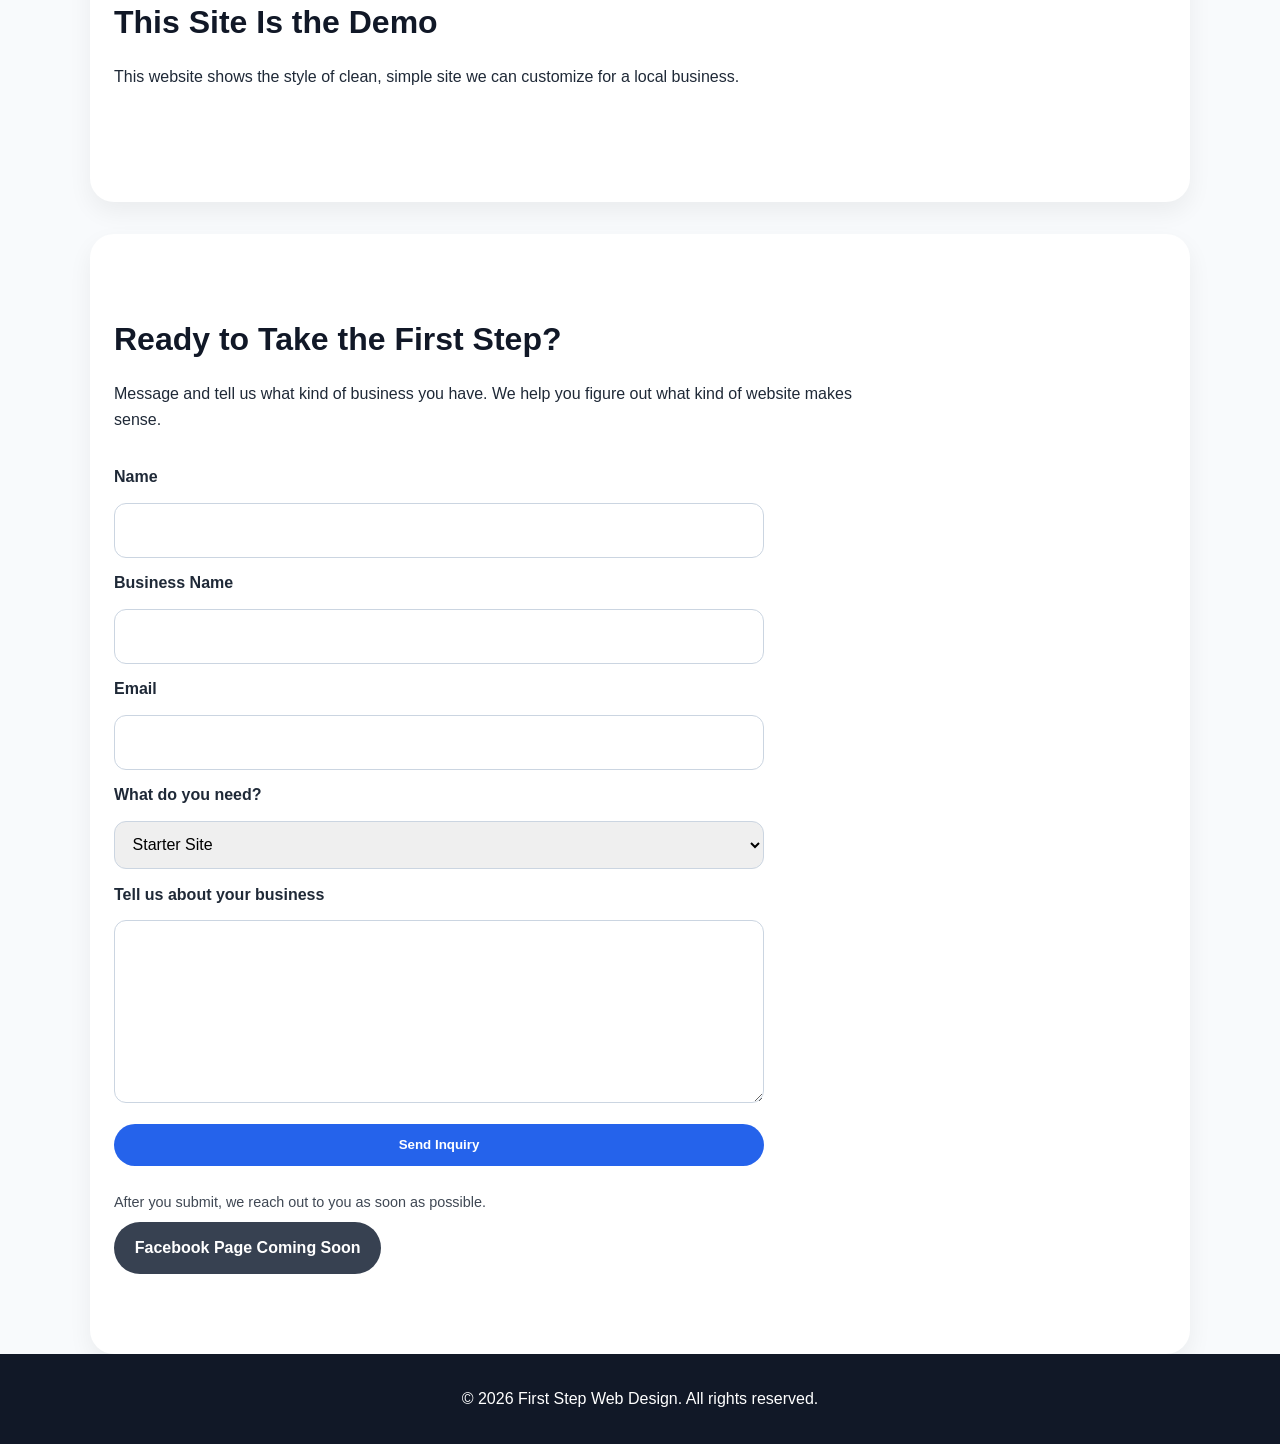
==== commit e012de12: "Add files via upload updated seo" ====
--- a/index.html
+++ b/index.html
@@ -5,8 +5,15 @@
     <meta name="viewport" content="width=device-width, initial-scale=1.0" />
     <meta
       name="description"
-      content="First Step Web Design builds simple, affordable websites for small businesses."
+      content="First Step Web Design creates clean, affordable, mobile-friendly websites for small businesses. Get your business online and start attracting customers today."
     />
+    <meta property="og:title" content="First Step Web Design" />
+    <meta
+      property="og:description"
+      content="Affordable websites for small businesses."
+    />
+    <meta property="og:type" content="website" />
+    <meta property="og:url" content="https://firststepwebdesign.netlify.app/" />
     <title>First Step Web Design</title>
 
     <link rel="stylesheet" href="style.css" />
@@ -35,6 +42,9 @@
           businesses that want to look more professional online. Our goal is to
           make it easy for customers to find you, understand what you offer,
           trust your business, and take action.
+        </p>
+        <p class="small-note">
+          Serving small businesses in North Carolina and beyond.
         </p>
 
         <a href="#contact" class="btn">Get a Website</a>
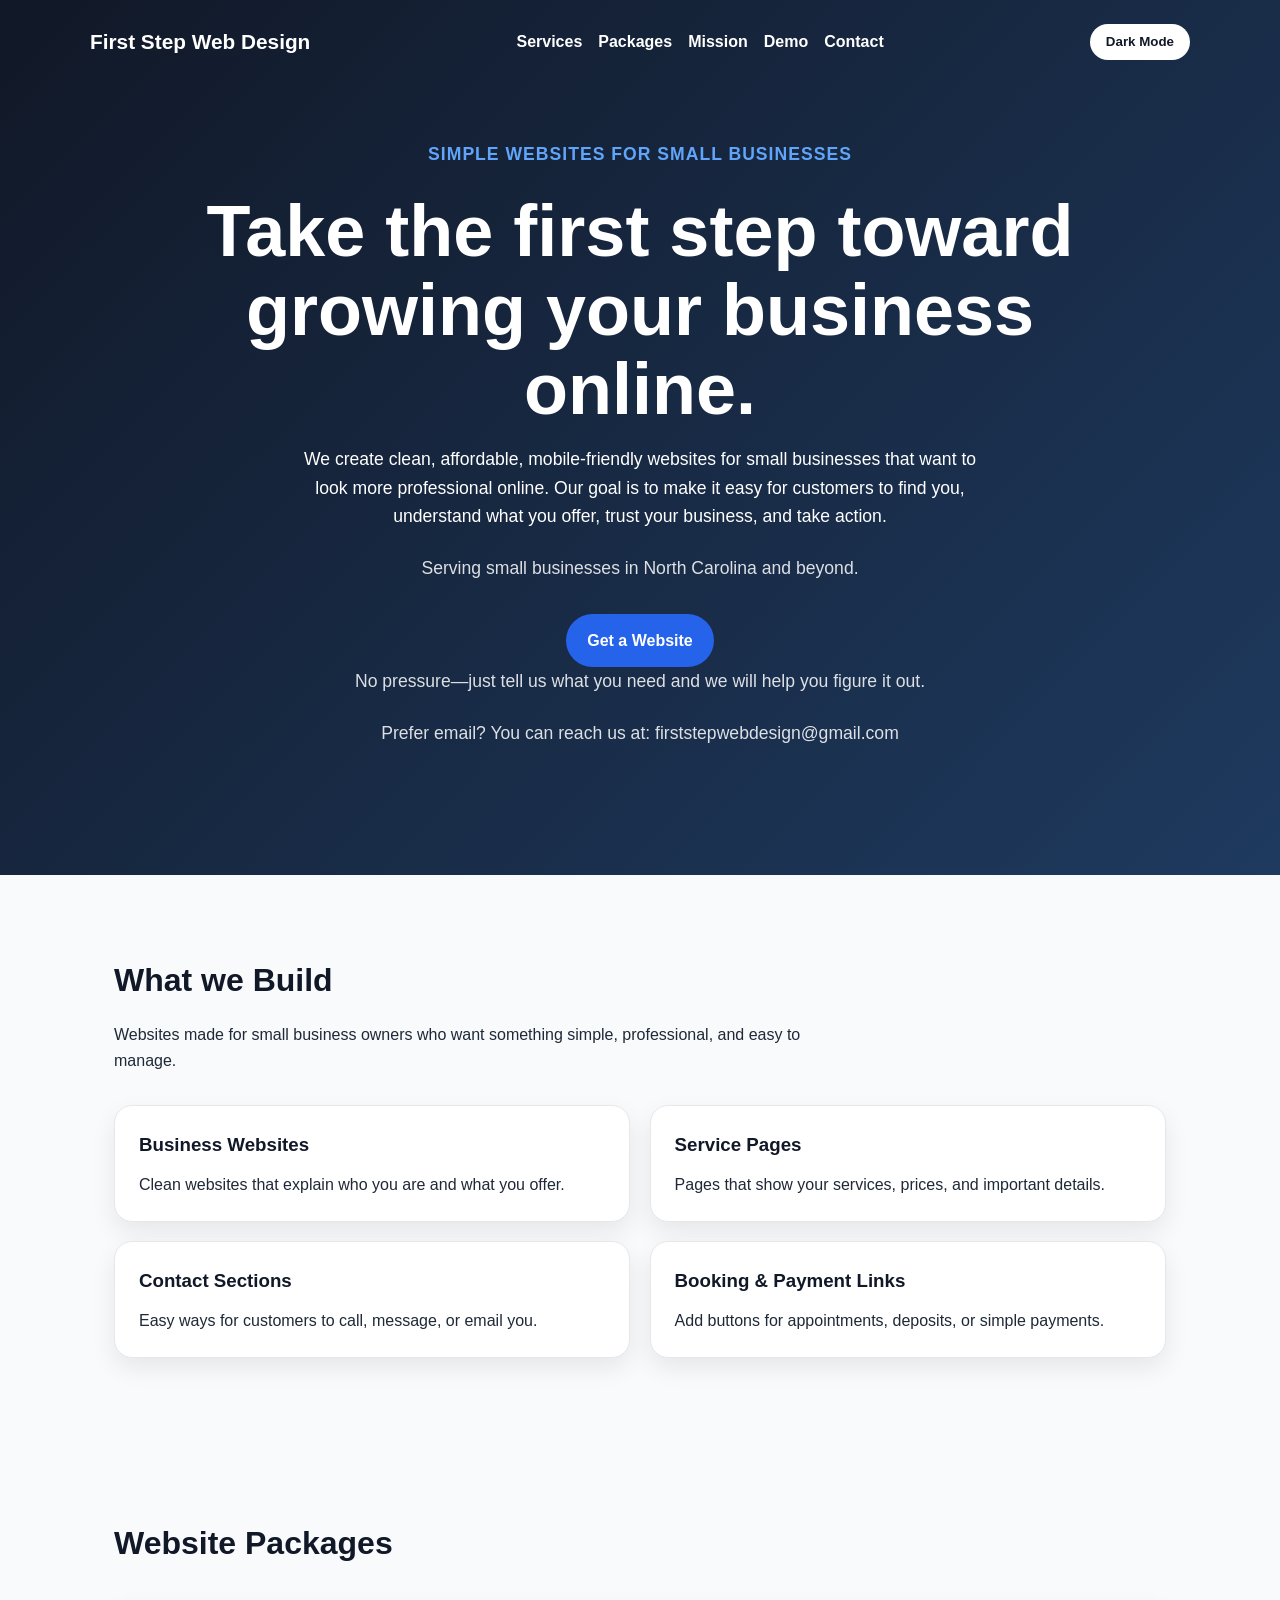
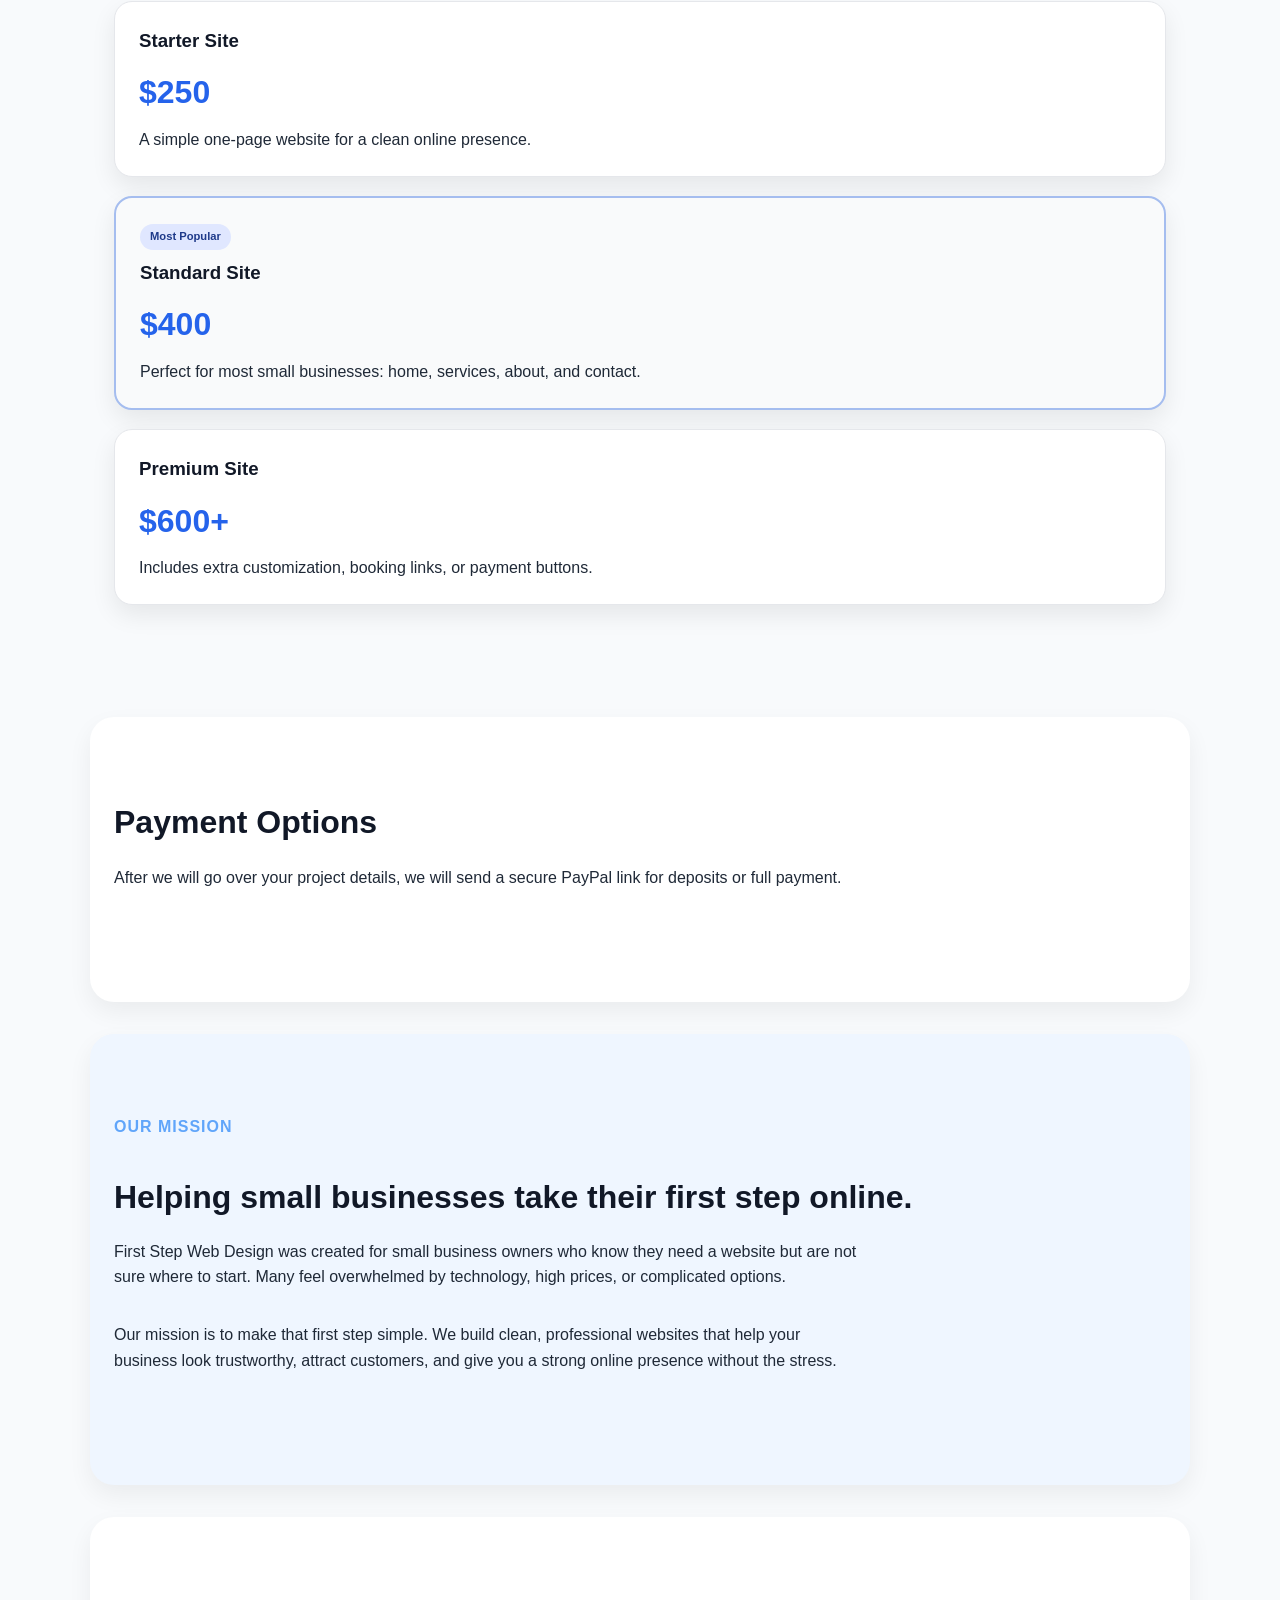
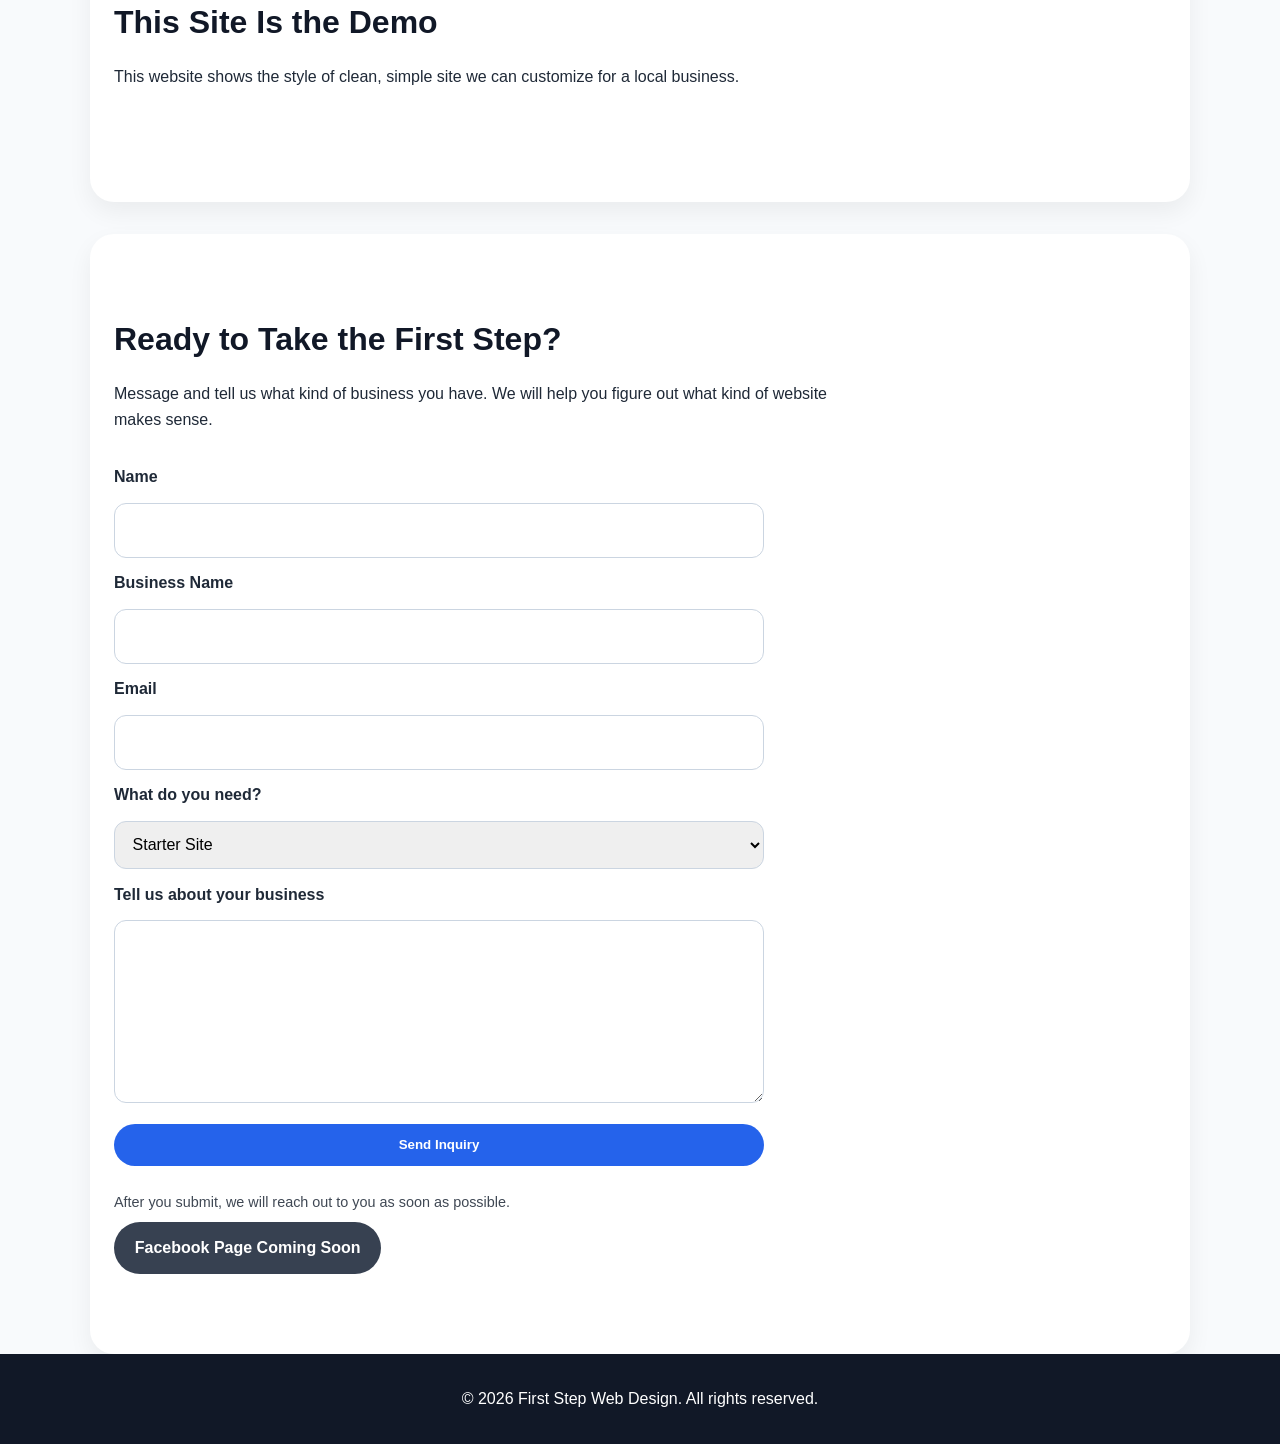
==== commit 642c0be3: "Add files via upload updated wording" ====
--- a/index.html
+++ b/index.html
@@ -49,7 +49,8 @@
 
         <a href="#contact" class="btn">Get a Website</a>
         <p class="small-note">
-          No pressure—just tell us what you need and we help you figure it out.
+          No pressure—just tell us what you need and we will help you figure it
+          out.
         </p>
         <p class="small-note">
           Prefer email? You can reach us at: firststepwebdesign@gmail.com
@@ -120,12 +121,12 @@
       <section class="section payment">
         <h2>Payment Options</h2>
         <p>
-          After we go over your project details, we will send a secure PayPal
-          link for deposits or full payment.
+          After we will go over your project details, we will send a secure
+          PayPal link for deposits or full payment.
         </p>
       </section>
       <section id="mission" class="section mission">
-        <p class="eyebrow">My Mission</p>
+        <p class="eyebrow">Our Mission</p>
         <h2>Helping small businesses take their first step online.</h2>
         <p>
           First Step Web Design was created for small business owners who know
@@ -151,8 +152,8 @@
       <section id="contact" class="section contact">
         <h2>Ready to Take the First Step?</h2>
         <p>
-          Message and tell us what kind of business you have. We help you figure
-          out what kind of website makes sense.
+          Message and tell us what kind of business you have. We will help you
+          figure out what kind of website makes sense.
         </p>
 
         <form
@@ -193,7 +194,7 @@
           <button type="submit" class="btn">Send Inquiry</button>
 
           <p class="form-note">
-            After you submit, we reach out to you as soon as possible.
+            After you submit, we will reach out to you as soon as possible.
           </p>
         </form>
 
